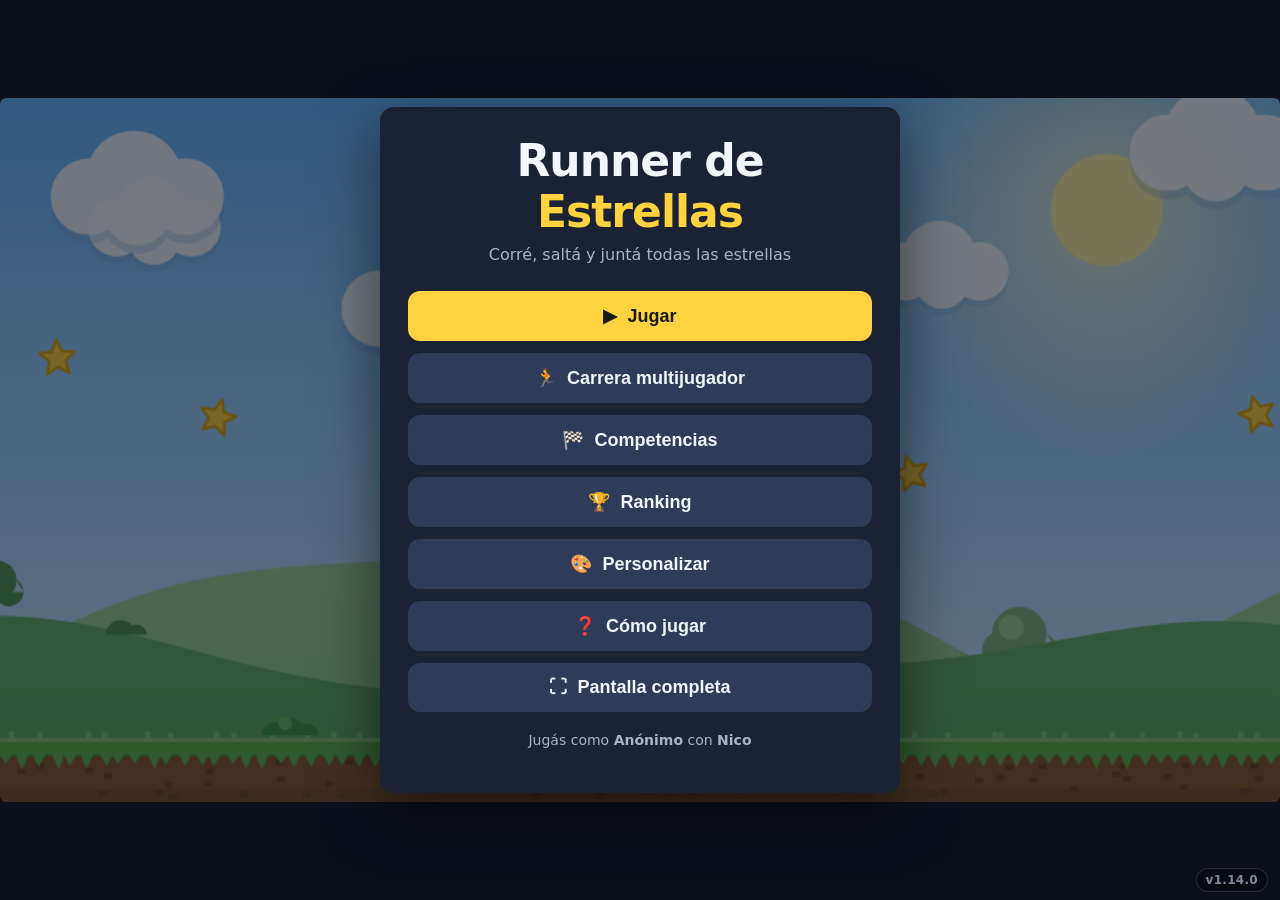
==== index.html @ 9768c681 "Versión 1.14.0 — Enemigos con nueva estética y cueva con pinchos cálidos" ====
<!DOCTYPE html>
<html lang="es">
<head>
  <meta charset="utf-8">
  <meta name="viewport" content="width=device-width, initial-scale=1, maximum-scale=1, user-scalable=no, viewport-fit=cover">
  <title>Runner de Estrellas</title>
  <!-- Pantalla completa como app: en iPhone/iPad se logra con Compartir → "Agregar a pantalla de inicio" -->
  <meta name="apple-mobile-web-app-capable" content="yes">
  <meta name="mobile-web-app-capable" content="yes">
  <meta name="apple-mobile-web-app-status-bar-style" content="black-translucent">
  <meta name="apple-mobile-web-app-title" content="Runner">
  <meta name="theme-color" content="#0f1420">
  <link rel="manifest" href="manifest.webmanifest?v=1.14.0">
  <link rel="apple-touch-icon" href="assets/img/icono-180.png?v=1.14.0">
  <link rel="icon" type="image/svg+xml" href="assets/img/icono.svg?v=1.14.0">
  <link rel="stylesheet" href="css/style.css?v=1.14.0">
</head>
<body>
  <div id="app">
    <div id="escenario">
      <div id="marco">
        <canvas id="juego" width="960" height="528"></canvas>

        <!-- Marcador durante la partida -->
        <div id="hud" class="oculto">
          <span class="hud-item" title="Estrellas">⭐ <b id="hud-estrellas">0/0</b></span>
          <span class="hud-item" title="Puntos">🏆 <b id="hud-puntos">0</b></span>
          <span class="hud-item" title="Vidas">❤️ <b id="hud-vidas">3</b></span>
          <span class="hud-item" title="Tiempo">⏱ <b id="hud-tiempo">0:00.0</b></span>
          <span class="hud-item hud-nombre" id="hud-nombre"></span>
          <button id="hud-fs" class="hud-boton oculto" title="Pantalla completa">⛶</button>
          <button id="hud-pausa" class="hud-boton" title="Pausa (Esc)">⏸</button>
        </div>

        <!-- Controles táctiles -->
        <div id="touch" class="oculto">
          <div class="touch-grupo izquierda">
            <button class="touch-boton" data-tecla="izq" aria-label="Izquierda">◀</button>
            <button class="touch-boton" data-tecla="der" aria-label="Derecha">▶</button>
          </div>
          <div class="touch-grupo derecha">
            <button class="touch-boton grande" data-tecla="salto" aria-label="Saltar">▲</button>
          </div>
        </div>
      </div>
    </div>

    <!-- Pantallas (menú, selección, resultados, etc.) -->
    <div id="pantallas"></div>

    <!-- Cartelito de versión: aparece sobre los menús (no mientras se juega, para
         no tapar los botones táctiles). Tocándolo se abre en GitHub el código
         exacto de esta versión. El número se cambia en js/core/version.js. -->
    <a id="version" target="_blank" rel="noopener"></a>
  </div>

  <!-- Núcleo -->
  <script src="js/core/util.js?v=1.14.0"></script>
  <script src="js/core/version.js?v=1.14.0"></script>
  <script src="js/core/fullscreen.js?v=1.14.0"></script>
  <script src="js/core/input.js?v=1.14.0"></script>
  <script src="js/core/audio.js?v=1.14.0"></script>
  <script src="js/core/storage.js?v=1.14.0"></script>
  <script src="data/network.js?v=1.14.0"></script>

  <!-- Datos: temas, mundos, enemigos, personajes y niveles (agregá aquí los nuevos).
       Los niveles van agrupados por mundo: cada mundo comparte estética y
       tiene su propio tipo de enemigo. -->
  <script src="data/themes.js?v=1.14.0"></script>
  <script src="data/worlds.js?v=1.14.0"></script>
  <script src="data/enemies.js?v=1.14.0"></script>
  <script src="data/characters.js?v=1.14.0"></script>
  <!-- Mundo 1: Prado Soleado -->
  <script src="data/levels/nivel-01-prado.js?v=1.14.0"></script>
  <script src="data/levels/nivel-02-prado.js?v=1.14.0"></script>
  <script src="data/levels/nivel-11-prado.js?v=1.14.0"></script>
  <script src="data/levels/nivel-12-prado.js?v=1.14.0"></script>
  <script src="data/levels/nivel-13-prado.js?v=1.14.0"></script>
  <!-- Mundo 2: Cuevas Profundas -->
  <script src="data/levels/nivel-03-cueva.js?v=1.14.0"></script>
  <script src="data/levels/nivel-04-cueva.js?v=1.14.0"></script>
  <script src="data/levels/nivel-14-cueva.js?v=1.14.0"></script>
  <script src="data/levels/nivel-15-cueva.js?v=1.14.0"></script>
  <script src="data/levels/nivel-16-cueva.js?v=1.14.0"></script>
  <!-- Mundo 3: Costa Dorada -->
  <script src="data/levels/nivel-05-playa.js?v=1.14.0"></script>
  <script src="data/levels/nivel-06-playa.js?v=1.14.0"></script>
  <script src="data/levels/nivel-17-playa.js?v=1.14.0"></script>
  <script src="data/levels/nivel-18-playa.js?v=1.14.0"></script>
  <script src="data/levels/nivel-19-playa.js?v=1.14.0"></script>
  <!-- Mundo 4: Tierra del Volcán -->
  <script src="data/levels/nivel-07-volcan.js?v=1.14.0"></script>
  <script src="data/levels/nivel-08-volcan.js?v=1.14.0"></script>
  <script src="data/levels/nivel-20-volcan.js?v=1.14.0"></script>
  <script src="data/levels/nivel-21-volcan.js?v=1.14.0"></script>
  <script src="data/levels/nivel-22-volcan.js?v=1.14.0"></script>
  <!-- Mundo 5: Castillo de las Estrellas -->
  <script src="data/levels/nivel-09-castillo.js?v=1.14.0"></script>
  <script src="data/levels/nivel-10-castillo.js?v=1.14.0"></script>
  <script src="data/levels/nivel-23-castillo.js?v=1.14.0"></script>
  <script src="data/levels/nivel-24-castillo.js?v=1.14.0"></script>
  <script src="data/levels/nivel-25-castillo.js?v=1.14.0"></script>

  <!-- Juego -->
  <script src="js/game/level.js?v=1.14.0"></script>
  <script src="js/game/entities.js?v=1.14.0"></script>
  <script src="js/game/player.js?v=1.14.0"></script>
  <script src="js/game/render.js?v=1.14.0"></script>
  <script src="js/game/partida.js?v=1.14.0"></script>

  <!-- Carrera entre varios dispositivos (WebRTC). Solo este modo usa internet. -->
  <script src="js/vendor/peerjs.min.js?v=1.14.0"></script>
  <script src="js/net/red.js?v=1.14.0"></script>
  <script src="js/net/carrera.js?v=1.14.0"></script>

  <!-- Interfaz -->
  <script src="js/ui/screens.js?v=1.14.0"></script>
  <script src="js/main.js?v=1.14.0"></script>
</body>
</html>
---- css/style.css ----
/* ===== Runner de Estrellas — estilos de interfaz =====
   La estética del JUEGO (cielo, suelo, personajes) se define en data/themes.js
   y data/characters.js. Este archivo solo estiliza los menús y el HUD. */

:root {
  --bg: #0f1420;
  --panel: #1b2233;
  --panel2: #243048;
  --panel3: #2e3c5a;
  --texto: #f2f5fa;
  --suave: #a9b4c8;
  --acento: #ffd23f;
  --acento2: #4cc9f0;
  --peligro: #e63946;
  --ok: #57cc99;
  --radio: 14px;
}

* { box-sizing: border-box; }

:focus-visible { outline: 3px solid var(--acento2); outline-offset: 3px; }

html, body {
  margin: 0; height: 100%;
  background: var(--bg); color: var(--texto);
  font-family: system-ui, -apple-system, "Segoe UI", Roboto, Ubuntu, sans-serif;
  overflow: hidden;
  -webkit-user-select: none; user-select: none;
  touch-action: manipulation;
}

#app {
  position: fixed; inset: 0; display: flex; flex-direction: column;
  /* Zonas seguras (notch y borde redondeado del iPhone en horizontal) */
  padding: env(safe-area-inset-top, 0) env(safe-area-inset-right, 0) env(safe-area-inset-bottom, 0) env(safe-area-inset-left, 0);
}
#escenario { position: relative; flex: 1; display: flex; align-items: center; justify-content: center; overflow: hidden; }
#marco { position: relative; }
#juego { display: block; background: #000; border-radius: 6px; width: 100%; height: 100%; }

.oculto { display: none !important; }

/* ---------- HUD ---------- */
#hud {
  position: absolute; top: 0; left: 0; right: 0;
  display: flex; align-items: center; gap: 18px;
  padding: 10px 16px;
  font-weight: 700; font-size: 18px;
  text-shadow: 0 2px 4px rgba(0,0,0,.7);
  pointer-events: none;
}
.hud-item b { font-variant-numeric: tabular-nums; }
.hud-nombre { margin-left: auto; color: var(--acento); font-weight: 600; }
#hud-fs { margin-left: -8px; }
.hud-boton {
  pointer-events: auto; cursor: pointer;
  background: rgba(0,0,0,.35); color: #fff; border: 2px solid rgba(255,255,255,.5);
  border-radius: 10px; font-size: 18px; width: 40px; height: 36px;
}

/* ---------- Controles táctiles ---------- */
#touch { position: absolute; inset: 0; pointer-events: none; }
.touch-grupo { position: absolute; bottom: 18px; display: flex; gap: 14px; pointer-events: auto; }
.touch-grupo.izquierda { left: 18px; }
.touch-grupo.derecha { right: 18px; }
.touch-boton {
  width: 72px; height: 72px; border-radius: 50%;
  border: 3px solid rgba(255,255,255,.6); background: rgba(0,0,0,.35); color: #fff;
  font-size: 30px; touch-action: none; -webkit-tap-highlight-color: transparent;
}
.touch-boton.grande { width: 92px; height: 92px; font-size: 40px; }
.touch-boton:active, .touch-boton.activo { background: rgba(255,210,63,.6); }

/* ---------- Pantallas ---------- */
#pantallas {
  position: absolute; inset: 0; overflow: auto;
  -webkit-overflow-scrolling: touch;
  background: rgba(10,14,24,.86);
  /* align-items:center cortaría por arriba los paneles más altos que la
     pantalla (típico en vertical): centramos con margin:auto en .panel. */
  display: flex; align-items: flex-start; justify-content: center;
  padding: 12px;
}
#pantallas.oculto { display: none; }
#pantallas.transparente { background: rgba(10,14,24,.55); }

.panel {
  --pad: 28px;
  width: min(820px, 100%);
  margin: auto;            /* centra cuando entra, y deja scrollear cuando no */
  background: var(--panel);
  border-radius: var(--radio);
  padding: var(--pad);
  box-shadow: 0 20px 60px rgba(0,0,0,.5);
  animation: aparecer .18s ease-out;
}
.panel.angosto { width: min(520px, 100%); }
.panel.ancho { width: min(1000px, 100%); }
@keyframes aparecer { from { opacity: 0; transform: translateY(10px) scale(.98); } to { opacity: 1; transform: none; } }

.titulo { font-size: 44px; margin: 0 0 6px; letter-spacing: -1px; text-align: center; }
.titulo .estrella { color: var(--acento); }
.subtitulo { color: var(--suave); text-align: center; margin: 0 0 24px; font-size: 16px; }
h2 { margin: 0 0 16px; font-size: 26px; }
h3 { margin: 18px 0 8px; font-size: 18px; color: var(--suave); text-transform: uppercase; letter-spacing: 1px; }
p { line-height: 1.5; }
.suave { color: var(--suave); }
.centrado { text-align: center; }

.botones { display: flex; flex-direction: column; gap: 12px; }
.botones.fila { flex-direction: row; flex-wrap: wrap; justify-content: center; }

.btn {
  cursor: pointer; border: 0; border-radius: 12px;
  padding: 14px 22px; font-size: 18px; font-weight: 700;
  background: var(--panel3); color: var(--texto);
  transition: transform .08s, background .12s;
}
.btn:hover { background: #3a4b70; }
.btn:active { transform: scale(.98); }
.btn.principal { background: var(--acento); color: #1a1a1a; }
.btn.principal:hover { background: #ffe07a; }
.btn.secundario { background: var(--acento2); color: #06202a; }
.btn.peligro { background: var(--peligro); color: #fff; }
.btn[disabled] { opacity: .45; cursor: not-allowed; }
.btn[disabled]:hover { background: var(--panel3); }
.btn.chico { padding: 8px 14px; font-size: 15px; }
.btn:disabled { opacity: .45; cursor: not-allowed; }

.barra-superior {
  position: sticky; top: 0; z-index: 5;
  display: flex; align-items: center; justify-content: space-between; gap: 12px;
  /* se despega del panel para pegarse al borde de arriba al hacer scroll */
  margin: calc(var(--pad) * -1) calc(var(--pad) * -1) 18px;
  padding: 14px var(--pad);
  background: var(--panel);
  border-radius: var(--radio) var(--radio) 0 0;
  border-bottom: 1px solid #33405e;
  box-shadow: 0 8px 14px -10px rgba(0,0,0,.9);
}
.barra-superior h2 { margin: 0; }
/* Botón de salir de la pantalla: grande y fácil de tocar con el dedo */
.btn.volver { padding: 10px 16px; font-size: 16px; min-height: 44px; white-space: nowrap; flex: none; }

label.campo { display: block; margin: 10px 0 16px; }
label.campo span { display: block; color: var(--suave); font-size: 14px; margin-bottom: 6px; }
input[type="text"], textarea, select {
  width: 100%; padding: 12px 14px; font-size: 17px;
  border-radius: 10px; border: 2px solid var(--panel3);
  background: #121a2a; color: var(--texto); outline: none;
  font-family: inherit;
}
input[type="text"]:focus, textarea:focus, select:focus { border-color: var(--acento2); }
textarea { min-height: 110px; resize: vertical; }

/* ---------- Carrera: código de sala ---------- */
input.codigo {
  text-align: center; font-size: 40px; font-weight: 800;
  letter-spacing: 14px; text-indent: 14px;
  font-family: ui-monospace, monospace;
}
.codigo-grande {
  text-align: center; font-size: 56px; font-weight: 900;
  letter-spacing: 12px; text-indent: 12px; color: var(--acento);
  font-family: ui-monospace, monospace;
  background: var(--panel2); border-radius: 14px; padding: 10px 6px;
  user-select: all;
}

/* Selector compacto para cambiar de personaje sin salir de la sala. */
.personajes-sala { display: flex; gap: 10px; flex-wrap: wrap; }
.personaje-sala {
  min-width: 92px; padding: 8px 10px; border-radius: 12px;
  border: 3px solid transparent; background: var(--panel2); color: var(--texto);
  font: inherit; font-weight: 700; cursor: pointer;
  transition: border-color .12s, transform .08s, background .12s;
}
.personaje-sala:hover { transform: translateY(-2px); background: #3a4b70; }
.personaje-sala.sel { border-color: var(--acento); }
.personaje-sala canvas { display: block; margin: 0 auto 2px; }
.personaje-sala:disabled { opacity: .45; cursor: not-allowed; transform: none; }
.modal-fondo { position: fixed; inset: 0; z-index: 20; display: flex; padding: 16px; background: rgba(0,0,0,.6); }
.modal-caja { --pad: 20px; width: min(520px, 100%); max-height: 100%; overflow: auto; }

.mundos-sala { display: grid; gap: 8px; }
.selector-mundo { background: var(--panel2); border-radius: 12px; overflow: hidden; }
.selector-mundo summary {
  min-height: 48px; padding: 12px 14px; cursor: pointer; font-weight: 800;
  display: flex; align-items: center; justify-content: space-between; gap: 12px;
  list-style: none;
}
.selector-mundo summary::-webkit-details-marker { display: none; }
.selector-mundo summary::before { content: '▸'; color: var(--acento2); }
.selector-mundo[open] summary::before { content: '▾'; }
.selector-mundo summary span { color: var(--suave); font-size: 13px; font-weight: 600; }
.selector-mundo .opciones { padding: 0 12px 12px; }

.tarjetas { display: grid; grid-template-columns: repeat(auto-fill, minmax(210px, 1fr)); gap: 14px; }
.tarjeta {
  background: var(--panel2); border-radius: 12px; padding: 14px;
  cursor: pointer; border: 3px solid transparent; transition: border-color .12s, transform .08s;
  position: relative;
}
.tarjeta:hover { transform: translateY(-2px); border-color: #3a4b70; }
.tarjeta.sel { border-color: var(--acento); }
.tarjeta h4 { margin: 0 0 4px; font-size: 18px; }
.tarjeta .meta { color: var(--suave); font-size: 14px; }
.tarjeta .num { position: absolute; top: 10px; right: 12px; font-size: 13px; color: var(--suave); }
.tarjeta .num + h4 { padding-right: 44px; }   /* deja lugar al "1-2" de la esquina */
.tarjeta canvas { display: block; margin: 0 auto 6px; }
.tarjeta .check { color: var(--ok); }
.muestra-tema { height: 54px; border-radius: 8px; margin-bottom: 8px; position: relative; overflow: hidden; }
.muestra-tema .suelo { position: absolute; left: 0; right: 0; bottom: 0; height: 14px; }
.muestra-tema .colina { position: absolute; bottom: 12px; width: 70%; height: 30px; border-radius: 50% 50% 0 0; left: 15%; }

.opciones { display: flex; gap: 10px; flex-wrap: wrap; }
.chip {
  min-height: 44px; padding: 10px 16px; border-radius: 999px; cursor: pointer;
  background: var(--panel3); color: var(--texto); border: 2px solid transparent; font: inherit; font-weight: 600;
  display: inline-flex; align-items: center; justify-content: center;
}
.chip.sel { border-color: var(--acento); }
.chip input { display: none; }

table.tabla { width: 100%; border-collapse: collapse; margin-top: 8px; font-size: 16px; }
.tabla th, .tabla td { padding: 10px 10px; text-align: left; border-bottom: 1px solid #33405e; }
.tabla th { color: var(--suave); font-weight: 600; font-size: 13px; text-transform: uppercase; letter-spacing: .5px; }
.tabla td.num, .tabla th.num { text-align: right; font-variant-numeric: tabular-nums; }
.tabla tr.destacado td { color: var(--acento); font-weight: 700; }
.tabla .pos { color: var(--suave); width: 36px; }
.tabla .celda-comp { white-space: nowrap; }
.tabla .celda-comp small { display: block; color: var(--suave); font-weight: 400; }
.contenedor-tabla { overflow-x: auto; }

.desglose { list-style: none; padding: 0; margin: 12px 0; }
.desglose li { display: flex; justify-content: space-between; padding: 8px 0; border-bottom: 1px dashed #33405e; }
.desglose li.total { border: 0; font-size: 22px; font-weight: 800; color: var(--acento); margin-top: 6px; }

.gran-numero { font-size: 56px; font-weight: 900; text-align: center; color: var(--acento); margin: 6px 0; }
.etiqueta-record { display: inline-block; background: var(--ok); color: #062a1a; font-weight: 800; padding: 6px 14px; border-radius: 999px; }

.tecla { display: inline-block; background: #2e3c5a; border: 1px solid #4a5b82; border-bottom-width: 3px; border-radius: 6px; padding: 2px 8px; font-family: ui-monospace, monospace; font-size: 14px; margin: 0 2px; }
.ayuda { display: grid; grid-template-columns: 1fr 1fr; gap: 10px 24px; }
.lista-enemigos { list-style: none; padding: 0; margin: 6px 0 0; }
.lista-enemigos li { padding: 6px 0; border-bottom: 1px dashed #33405e; line-height: 1.35; }
.lista-enemigos li:last-child { border-bottom: 0; }
@media (max-width: 640px) {
  .ayuda { grid-template-columns: 1fr; }
  .panel { --pad: 16px; }
  .titulo { font-size: 34px; }
  .subtitulo { margin-bottom: 18px; }
  h2 { font-size: 21px; }
  h3 { margin: 16px 0 8px; font-size: 15px; }
  /* Dos columnas de tarjetas en vez de una: la pantalla queda mucho más corta */
  .tarjetas { grid-template-columns: repeat(auto-fill, minmax(140px, 1fr)); gap: 10px; }
  .tarjeta { padding: 10px; }
  .tarjeta h4 { font-size: 16px; }
  .tarjeta .meta { font-size: 13px; }
  .tarjeta canvas { width: 76px; height: 76px; }
  .muestra-tema { height: 42px; }
  .chip { padding: 9px 13px; font-size: 15px; }
  .btn { padding: 12px 18px; font-size: 17px; }
  input.codigo { font-size: 32px; letter-spacing: 10px; text-indent: 10px; }
  .codigo-grande { font-size: 42px; letter-spacing: 8px; text-indent: 8px; }
  .personajes-sala { display: grid; grid-template-columns: repeat(4, minmax(0, 1fr)); gap: 6px; }
  .personaje-sala { min-width: 0; padding: 6px 3px; font-size: 13px; }
  .personaje-sala canvas { width: 54px; height: 54px; }
  .ficha-corredor canvas { width: 64px; height: 64px; }
  .selector-mundo summary { padding: 10px 12px; }
  .selector-mundo .opciones { gap: 6px; padding: 0 8px 8px; }
  .selector-mundo .chip { flex: 1 1 calc(50% - 6px); padding: 8px 6px; font-size: 14px; }
  .gran-numero { font-size: 46px; }
}
.pie { margin-top: 20px; display: flex; gap: 10px; justify-content: space-between; flex-wrap: wrap; }
.mensaje { background: var(--panel2); border-left: 4px solid var(--acento2); padding: 10px 14px; border-radius: 8px; margin: 10px 0; }
.aviso { color: var(--suave); font-size: 14px; }

/* Dificultad del nivel (tarjetas de "Elegí un nivel") */
.dificultad { color: var(--acento2); letter-spacing: 2px; font-size: 14px; }

/* Mundos: grupos de niveles que comparten estética (pantalla "Elegí un nivel") */
.mundo { margin-top: 22px; }
.mundo-cabezal { display: flex; align-items: center; gap: 12px; margin-bottom: 10px; }
.mundo-cabezal .muestra-tema { width: 86px; flex: none; height: 48px; margin: 0; }
.mundo-texto h3 { margin: 0 0 2px; color: var(--texto); }
.mundo-texto .meta { color: var(--suave); font-size: 14px; }
@media (max-width: 620px) {
  .mundo { margin-top: 16px; }
  .mundo-cabezal .muestra-tema { width: 64px; height: 38px; }
  .mundo-texto .meta { font-size: 13px; }
}

/* ---------- Cartelito de versión ---------- */
/* Abajo a la derecha, discreto. Solo se ve cuando hay una pantalla de menú
   a la vista: mientras se juega (#pantallas oculto) desaparece para no
   taparse con el botón de saltar. */
#version {
  position: absolute; right: 12px; bottom: 8px; z-index: 5;
  padding: 4px 9px; border-radius: 999px;
  background: rgba(0,0,0,.45); border: 1px solid rgba(255,255,255,.18);
  color: var(--suave); text-decoration: none;
  font-size: 12px; font-weight: 700; letter-spacing: .3px;
  font-variant-numeric: tabular-nums;
  opacity: .75;
}
#version:hover, #version:focus { opacity: 1; color: var(--acento); border-color: var(--acento); }
#pantallas.oculto + #version { display: none; }
/* Hay una versión más nueva publicada: se destaca para que la actualicen */
#version.nueva { opacity: 1; color: #0f1420; background: var(--acento); border-color: var(--acento); }

@media (max-width: 480px) {
  #pantallas { padding: 6px; }
  .panel { --pad: 12px; border-radius: 10px; }
  .barra-superior { gap: 6px; }
  .btn.volver { padding: 9px 11px; }
  .codigo-grande { font-size: 36px; }
}

@media (max-height: 520px) and (orientation: landscape) {
  #hud { padding: 6px 10px; gap: 10px; font-size: 15px; }
  .touch-grupo { bottom: max(8px, env(safe-area-inset-bottom)); gap: 8px; }
  .touch-grupo.izquierda { left: max(8px, env(safe-area-inset-left)); }
  .touch-grupo.derecha { right: max(8px, env(safe-area-inset-right)); }
  .touch-boton { width: 58px; height: 58px; font-size: 24px; }
  .touch-boton.grande { width: 70px; height: 70px; font-size: 30px; }
}

@media (prefers-reduced-motion: reduce) {
  *, *::before, *::after { animation-duration: .01ms !important; animation-iteration-count: 1 !important; transition-duration: .01ms !important; }
}
.fila-jugador { display: flex; align-items: center; gap: 10px; margin-bottom: 8px; }
.fila-jugador input { flex: 1; min-width: 0; }
.fila-jugador .personaje-sala { flex: none; }
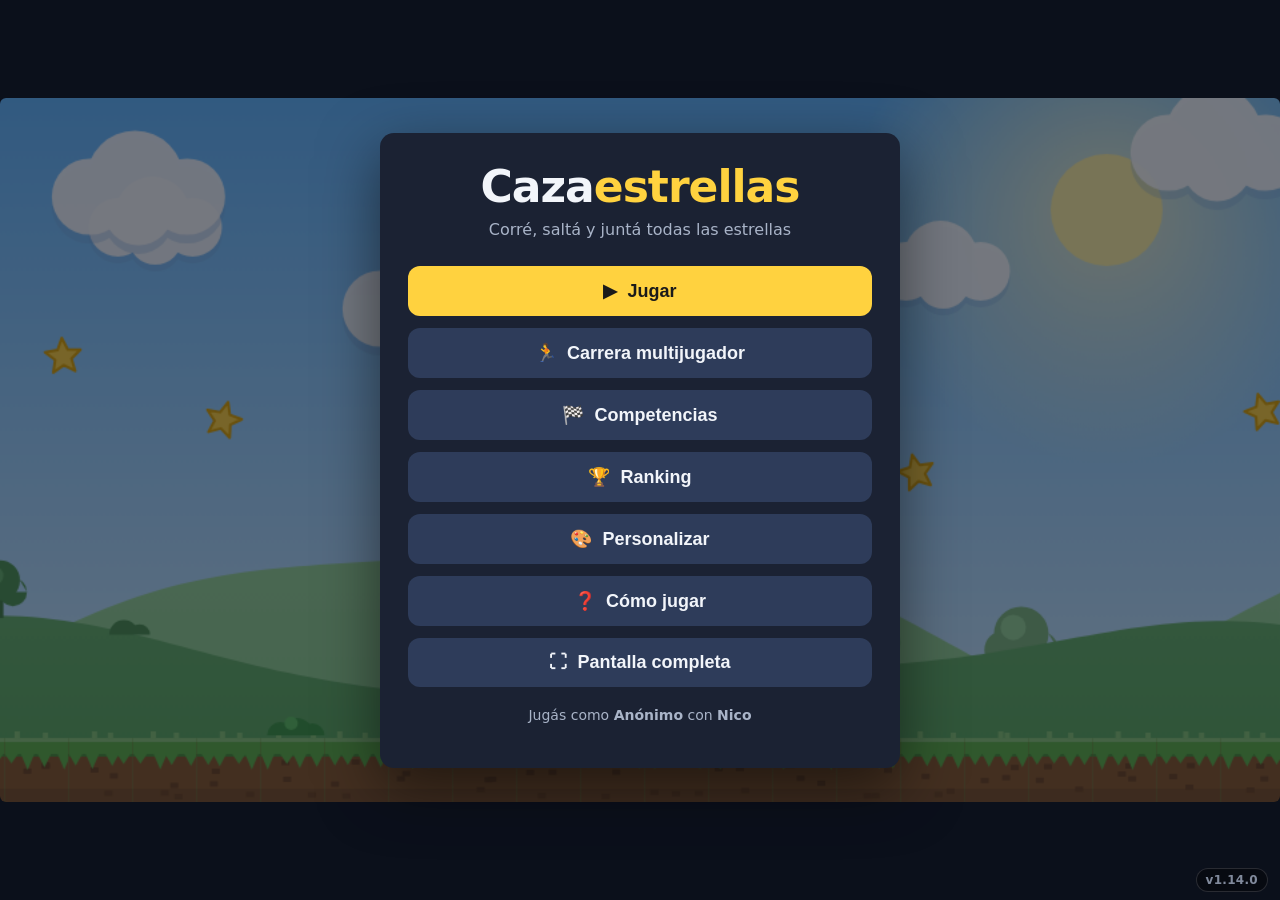
==== commit 113a9423: "Nuevo ícono con estrellita simpática y renombre a Cazaestrellas Ícono rediseñado (degradados, contor" ====
--- a/index.html
+++ b/index.html
@@ -3,17 +3,17 @@
 <head>
   <meta charset="utf-8">
   <meta name="viewport" content="width=device-width, initial-scale=1, maximum-scale=1, user-scalable=no, viewport-fit=cover">
-  <title>Runner de Estrellas</title>
+  <title>Cazaestrellas</title>
   <!-- Pantalla completa como app: en iPhone/iPad se logra con Compartir → "Agregar a pantalla de inicio" -->
   <meta name="apple-mobile-web-app-capable" content="yes">
   <meta name="mobile-web-app-capable" content="yes">
   <meta name="apple-mobile-web-app-status-bar-style" content="black-translucent">
-  <meta name="apple-mobile-web-app-title" content="Runner">
+  <meta name="apple-mobile-web-app-title" content="Cazaestrellas">
   <meta name="theme-color" content="#0f1420">
-  <link rel="manifest" href="manifest.webmanifest?v=1.14.0">
-  <link rel="apple-touch-icon" href="assets/img/icono-180.png?v=1.14.0">
-  <link rel="icon" type="image/svg+xml" href="assets/img/icono.svg?v=1.14.0">
-  <link rel="stylesheet" href="css/style.css?v=1.14.0">
+  <link rel="manifest" href="manifest.webmanifest?v=1.12.0">
+  <link rel="apple-touch-icon" href="assets/img/icono-180.png?v=1.12.0">
+  <link rel="icon" type="image/svg+xml" href="assets/img/icono.svg?v=1.12.0">
+  <link rel="stylesheet" href="css/style.css?v=1.12.0">
 </head>
 <body>
   <div id="app">
@@ -55,66 +55,66 @@
   </div>
 
   <!-- Núcleo -->
-  <script src="js/core/util.js?v=1.14.0"></script>
-  <script src="js/core/version.js?v=1.14.0"></script>
-  <script src="js/core/fullscreen.js?v=1.14.0"></script>
-  <script src="js/core/input.js?v=1.14.0"></script>
-  <script src="js/core/audio.js?v=1.14.0"></script>
-  <script src="js/core/storage.js?v=1.14.0"></script>
-  <script src="data/network.js?v=1.14.0"></script>
+  <script src="js/core/util.js?v=1.12.0"></script>
+  <script src="js/core/version.js?v=1.12.0"></script>
+  <script src="js/core/fullscreen.js?v=1.12.0"></script>
+  <script src="js/core/input.js?v=1.12.0"></script>
+  <script src="js/core/audio.js?v=1.12.0"></script>
+  <script src="js/core/storage.js?v=1.12.0"></script>
+  <script src="data/network.js?v=1.12.0"></script>
 
   <!-- Datos: temas, mundos, enemigos, personajes y niveles (agregá aquí los nuevos).
        Los niveles van agrupados por mundo: cada mundo comparte estética y
        tiene su propio tipo de enemigo. -->
-  <script src="data/themes.js?v=1.14.0"></script>
-  <script src="data/worlds.js?v=1.14.0"></script>
-  <script src="data/enemies.js?v=1.14.0"></script>
-  <script src="data/characters.js?v=1.14.0"></script>
+  <script src="data/themes.js?v=1.12.0"></script>
+  <script src="data/worlds.js?v=1.12.0"></script>
+  <script src="data/enemies.js?v=1.12.0"></script>
+  <script src="data/characters.js?v=1.12.0"></script>
   <!-- Mundo 1: Prado Soleado -->
-  <script src="data/levels/nivel-01-prado.js?v=1.14.0"></script>
-  <script src="data/levels/nivel-02-prado.js?v=1.14.0"></script>
-  <script src="data/levels/nivel-11-prado.js?v=1.14.0"></script>
-  <script src="data/levels/nivel-12-prado.js?v=1.14.0"></script>
-  <script src="data/levels/nivel-13-prado.js?v=1.14.0"></script>
+  <script src="data/levels/nivel-01-prado.js?v=1.12.0"></script>
+  <script src="data/levels/nivel-02-prado.js?v=1.12.0"></script>
+  <script src="data/levels/nivel-11-prado.js?v=1.12.0"></script>
+  <script src="data/levels/nivel-12-prado.js?v=1.12.0"></script>
+  <script src="data/levels/nivel-13-prado.js?v=1.12.0"></script>
   <!-- Mundo 2: Cuevas Profundas -->
-  <script src="data/levels/nivel-03-cueva.js?v=1.14.0"></script>
-  <script src="data/levels/nivel-04-cueva.js?v=1.14.0"></script>
-  <script src="data/levels/nivel-14-cueva.js?v=1.14.0"></script>
-  <script src="data/levels/nivel-15-cueva.js?v=1.14.0"></script>
-  <script src="data/levels/nivel-16-cueva.js?v=1.14.0"></script>
+  <script src="data/levels/nivel-03-cueva.js?v=1.12.0"></script>
+  <script src="data/levels/nivel-04-cueva.js?v=1.12.0"></script>
+  <script src="data/levels/nivel-14-cueva.js?v=1.12.0"></script>
+  <script src="data/levels/nivel-15-cueva.js?v=1.12.0"></script>
+  <script src="data/levels/nivel-16-cueva.js?v=1.12.0"></script>
   <!-- Mundo 3: Costa Dorada -->
-  <script src="data/levels/nivel-05-playa.js?v=1.14.0"></script>
-  <script src="data/levels/nivel-06-playa.js?v=1.14.0"></script>
-  <script src="data/levels/nivel-17-playa.js?v=1.14.0"></script>
-  <script src="data/levels/nivel-18-playa.js?v=1.14.0"></script>
-  <script src="data/levels/nivel-19-playa.js?v=1.14.0"></script>
+  <script src="data/levels/nivel-05-playa.js?v=1.12.0"></script>
+  <script src="data/levels/nivel-06-playa.js?v=1.12.0"></script>
+  <script src="data/levels/nivel-17-playa.js?v=1.12.0"></script>
+  <script src="data/levels/nivel-18-playa.js?v=1.12.0"></script>
+  <script src="data/levels/nivel-19-playa.js?v=1.12.0"></script>
   <!-- Mundo 4: Tierra del Volcán -->
-  <script src="data/levels/nivel-07-volcan.js?v=1.14.0"></script>
-  <script src="data/levels/nivel-08-volcan.js?v=1.14.0"></script>
-  <script src="data/levels/nivel-20-volcan.js?v=1.14.0"></script>
-  <script src="data/levels/nivel-21-volcan.js?v=1.14.0"></script>
-  <script src="data/levels/nivel-22-volcan.js?v=1.14.0"></script>
+  <script src="data/levels/nivel-07-volcan.js?v=1.12.0"></script>
+  <script src="data/levels/nivel-08-volcan.js?v=1.12.0"></script>
+  <script src="data/levels/nivel-20-volcan.js?v=1.12.0"></script>
+  <script src="data/levels/nivel-21-volcan.js?v=1.12.0"></script>
+  <script src="data/levels/nivel-22-volcan.js?v=1.12.0"></script>
   <!-- Mundo 5: Castillo de las Estrellas -->
-  <script src="data/levels/nivel-09-castillo.js?v=1.14.0"></script>
-  <script src="data/levels/nivel-10-castillo.js?v=1.14.0"></script>
-  <script src="data/levels/nivel-23-castillo.js?v=1.14.0"></script>
-  <script src="data/levels/nivel-24-castillo.js?v=1.14.0"></script>
-  <script src="data/levels/nivel-25-castillo.js?v=1.14.0"></script>
+  <script src="data/levels/nivel-09-castillo.js?v=1.12.0"></script>
+  <script src="data/levels/nivel-10-castillo.js?v=1.12.0"></script>
+  <script src="data/levels/nivel-23-castillo.js?v=1.12.0"></script>
+  <script src="data/levels/nivel-24-castillo.js?v=1.12.0"></script>
+  <script src="data/levels/nivel-25-castillo.js?v=1.12.0"></script>
 
   <!-- Juego -->
-  <script src="js/game/level.js?v=1.14.0"></script>
-  <script src="js/game/entities.js?v=1.14.0"></script>
-  <script src="js/game/player.js?v=1.14.0"></script>
-  <script src="js/game/render.js?v=1.14.0"></script>
-  <script src="js/game/partida.js?v=1.14.0"></script>
+  <script src="js/game/level.js?v=1.12.0"></script>
+  <script src="js/game/entities.js?v=1.12.0"></script>
+  <script src="js/game/player.js?v=1.12.0"></script>
+  <script src="js/game/render.js?v=1.12.0"></script>
+  <script src="js/game/partida.js?v=1.12.0"></script>
 
   <!-- Carrera entre varios dispositivos (WebRTC). Solo este modo usa internet. -->
-  <script src="js/vendor/peerjs.min.js?v=1.14.0"></script>
-  <script src="js/net/red.js?v=1.14.0"></script>
-  <script src="js/net/carrera.js?v=1.14.0"></script>
+  <script src="js/vendor/peerjs.min.js?v=1.12.0"></script>
+  <script src="js/net/red.js?v=1.12.0"></script>
+  <script src="js/net/carrera.js?v=1.12.0"></script>
 
   <!-- Interfaz -->
-  <script src="js/ui/screens.js?v=1.14.0"></script>
-  <script src="js/main.js?v=1.14.0"></script>
+  <script src="js/ui/screens.js?v=1.12.0"></script>
+  <script src="js/main.js?v=1.12.0"></script>
 </body>
 </html>
--- a/css/style.css
+++ b/css/style.css
@@ -1,4 +1,4 @@
-/* ===== Runner de Estrellas — estilos de interfaz =====
+/* ===== Cazaestrellas — estilos de interfaz =====
    La estética del JUEGO (cielo, suelo, personajes) se define en data/themes.js
    y data/characters.js. Este archivo solo estiliza los menús y el HUD. */
 
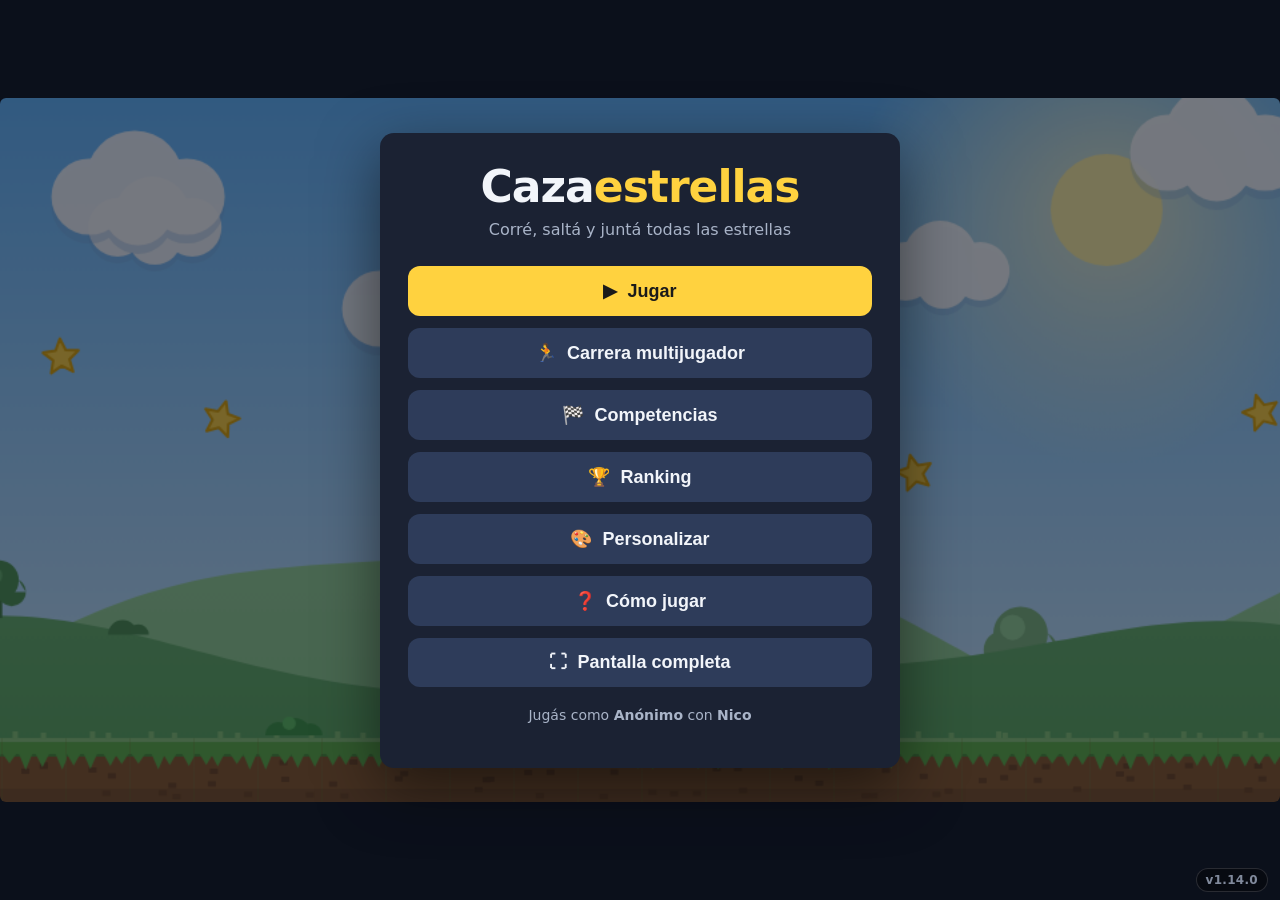
==== commit 879f91f8: "Merge pull request #20 from emilianobonilla/cueva-pinchos-visibles Cueva con pinchos visibles, enemi" ====
--- a/index.html
+++ b/index.html
@@ -10,10 +10,10 @@
   <meta name="apple-mobile-web-app-status-bar-style" content="black-translucent">
   <meta name="apple-mobile-web-app-title" content="Cazaestrellas">
   <meta name="theme-color" content="#0f1420">
-  <link rel="manifest" href="manifest.webmanifest?v=1.12.0">
-  <link rel="apple-touch-icon" href="assets/img/icono-180.png?v=1.12.0">
-  <link rel="icon" type="image/svg+xml" href="assets/img/icono.svg?v=1.12.0">
-  <link rel="stylesheet" href="css/style.css?v=1.12.0">
+  <link rel="manifest" href="manifest.webmanifest?v=1.14.0">
+  <link rel="apple-touch-icon" href="assets/img/icono-180.png?v=1.14.0">
+  <link rel="icon" type="image/svg+xml" href="assets/img/icono.svg?v=1.14.0">
+  <link rel="stylesheet" href="css/style.css?v=1.14.0">
 </head>
 <body>
   <div id="app">
@@ -55,66 +55,66 @@
   </div>
 
   <!-- Núcleo -->
-  <script src="js/core/util.js?v=1.12.0"></script>
-  <script src="js/core/version.js?v=1.12.0"></script>
-  <script src="js/core/fullscreen.js?v=1.12.0"></script>
-  <script src="js/core/input.js?v=1.12.0"></script>
-  <script src="js/core/audio.js?v=1.12.0"></script>
-  <script src="js/core/storage.js?v=1.12.0"></script>
-  <script src="data/network.js?v=1.12.0"></script>
+  <script src="js/core/util.js?v=1.14.0"></script>
+  <script src="js/core/version.js?v=1.14.0"></script>
+  <script src="js/core/fullscreen.js?v=1.14.0"></script>
+  <script src="js/core/input.js?v=1.14.0"></script>
+  <script src="js/core/audio.js?v=1.14.0"></script>
+  <script src="js/core/storage.js?v=1.14.0"></script>
+  <script src="data/network.js?v=1.14.0"></script>
 
   <!-- Datos: temas, mundos, enemigos, personajes y niveles (agregá aquí los nuevos).
        Los niveles van agrupados por mundo: cada mundo comparte estética y
        tiene su propio tipo de enemigo. -->
-  <script src="data/themes.js?v=1.12.0"></script>
-  <script src="data/worlds.js?v=1.12.0"></script>
-  <script src="data/enemies.js?v=1.12.0"></script>
-  <script src="data/characters.js?v=1.12.0"></script>
+  <script src="data/themes.js?v=1.14.0"></script>
+  <script src="data/worlds.js?v=1.14.0"></script>
+  <script src="data/enemies.js?v=1.14.0"></script>
+  <script src="data/characters.js?v=1.14.0"></script>
   <!-- Mundo 1: Prado Soleado -->
-  <script src="data/levels/nivel-01-prado.js?v=1.12.0"></script>
-  <script src="data/levels/nivel-02-prado.js?v=1.12.0"></script>
-  <script src="data/levels/nivel-11-prado.js?v=1.12.0"></script>
-  <script src="data/levels/nivel-12-prado.js?v=1.12.0"></script>
-  <script src="data/levels/nivel-13-prado.js?v=1.12.0"></script>
+  <script src="data/levels/nivel-01-prado.js?v=1.14.0"></script>
+  <script src="data/levels/nivel-02-prado.js?v=1.14.0"></script>
+  <script src="data/levels/nivel-11-prado.js?v=1.14.0"></script>
+  <script src="data/levels/nivel-12-prado.js?v=1.14.0"></script>
+  <script src="data/levels/nivel-13-prado.js?v=1.14.0"></script>
   <!-- Mundo 2: Cuevas Profundas -->
-  <script src="data/levels/nivel-03-cueva.js?v=1.12.0"></script>
-  <script src="data/levels/nivel-04-cueva.js?v=1.12.0"></script>
-  <script src="data/levels/nivel-14-cueva.js?v=1.12.0"></script>
-  <script src="data/levels/nivel-15-cueva.js?v=1.12.0"></script>
-  <script src="data/levels/nivel-16-cueva.js?v=1.12.0"></script>
+  <script src="data/levels/nivel-03-cueva.js?v=1.14.0"></script>
+  <script src="data/levels/nivel-04-cueva.js?v=1.14.0"></script>
+  <script src="data/levels/nivel-14-cueva.js?v=1.14.0"></script>
+  <script src="data/levels/nivel-15-cueva.js?v=1.14.0"></script>
+  <script src="data/levels/nivel-16-cueva.js?v=1.14.0"></script>
   <!-- Mundo 3: Costa Dorada -->
-  <script src="data/levels/nivel-05-playa.js?v=1.12.0"></script>
-  <script src="data/levels/nivel-06-playa.js?v=1.12.0"></script>
-  <script src="data/levels/nivel-17-playa.js?v=1.12.0"></script>
-  <script src="data/levels/nivel-18-playa.js?v=1.12.0"></script>
-  <script src="data/levels/nivel-19-playa.js?v=1.12.0"></script>
+  <script src="data/levels/nivel-05-playa.js?v=1.14.0"></script>
+  <script src="data/levels/nivel-06-playa.js?v=1.14.0"></script>
+  <script src="data/levels/nivel-17-playa.js?v=1.14.0"></script>
+  <script src="data/levels/nivel-18-playa.js?v=1.14.0"></script>
+  <script src="data/levels/nivel-19-playa.js?v=1.14.0"></script>
   <!-- Mundo 4: Tierra del Volcán -->
-  <script src="data/levels/nivel-07-volcan.js?v=1.12.0"></script>
-  <script src="data/levels/nivel-08-volcan.js?v=1.12.0"></script>
-  <script src="data/levels/nivel-20-volcan.js?v=1.12.0"></script>
-  <script src="data/levels/nivel-21-volcan.js?v=1.12.0"></script>
-  <script src="data/levels/nivel-22-volcan.js?v=1.12.0"></script>
+  <script src="data/levels/nivel-07-volcan.js?v=1.14.0"></script>
+  <script src="data/levels/nivel-08-volcan.js?v=1.14.0"></script>
+  <script src="data/levels/nivel-20-volcan.js?v=1.14.0"></script>
+  <script src="data/levels/nivel-21-volcan.js?v=1.14.0"></script>
+  <script src="data/levels/nivel-22-volcan.js?v=1.14.0"></script>
   <!-- Mundo 5: Castillo de las Estrellas -->
-  <script src="data/levels/nivel-09-castillo.js?v=1.12.0"></script>
-  <script src="data/levels/nivel-10-castillo.js?v=1.12.0"></script>
-  <script src="data/levels/nivel-23-castillo.js?v=1.12.0"></script>
-  <script src="data/levels/nivel-24-castillo.js?v=1.12.0"></script>
-  <script src="data/levels/nivel-25-castillo.js?v=1.12.0"></script>
+  <script src="data/levels/nivel-09-castillo.js?v=1.14.0"></script>
+  <script src="data/levels/nivel-10-castillo.js?v=1.14.0"></script>
+  <script src="data/levels/nivel-23-castillo.js?v=1.14.0"></script>
+  <script src="data/levels/nivel-24-castillo.js?v=1.14.0"></script>
+  <script src="data/levels/nivel-25-castillo.js?v=1.14.0"></script>
 
   <!-- Juego -->
-  <script src="js/game/level.js?v=1.12.0"></script>
-  <script src="js/game/entities.js?v=1.12.0"></script>
-  <script src="js/game/player.js?v=1.12.0"></script>
-  <script src="js/game/render.js?v=1.12.0"></script>
-  <script src="js/game/partida.js?v=1.12.0"></script>
+  <script src="js/game/level.js?v=1.14.0"></script>
+  <script src="js/game/entities.js?v=1.14.0"></script>
+  <script src="js/game/player.js?v=1.14.0"></script>
+  <script src="js/game/render.js?v=1.14.0"></script>
+  <script src="js/game/partida.js?v=1.14.0"></script>
 
   <!-- Carrera entre varios dispositivos (WebRTC). Solo este modo usa internet. -->
-  <script src="js/vendor/peerjs.min.js?v=1.12.0"></script>
-  <script src="js/net/red.js?v=1.12.0"></script>
-  <script src="js/net/carrera.js?v=1.12.0"></script>
+  <script src="js/vendor/peerjs.min.js?v=1.14.0"></script>
+  <script src="js/net/red.js?v=1.14.0"></script>
+  <script src="js/net/carrera.js?v=1.14.0"></script>
 
   <!-- Interfaz -->
-  <script src="js/ui/screens.js?v=1.12.0"></script>
-  <script src="js/main.js?v=1.12.0"></script>
+  <script src="js/ui/screens.js?v=1.14.0"></script>
+  <script src="js/main.js?v=1.14.0"></script>
 </body>
 </html>
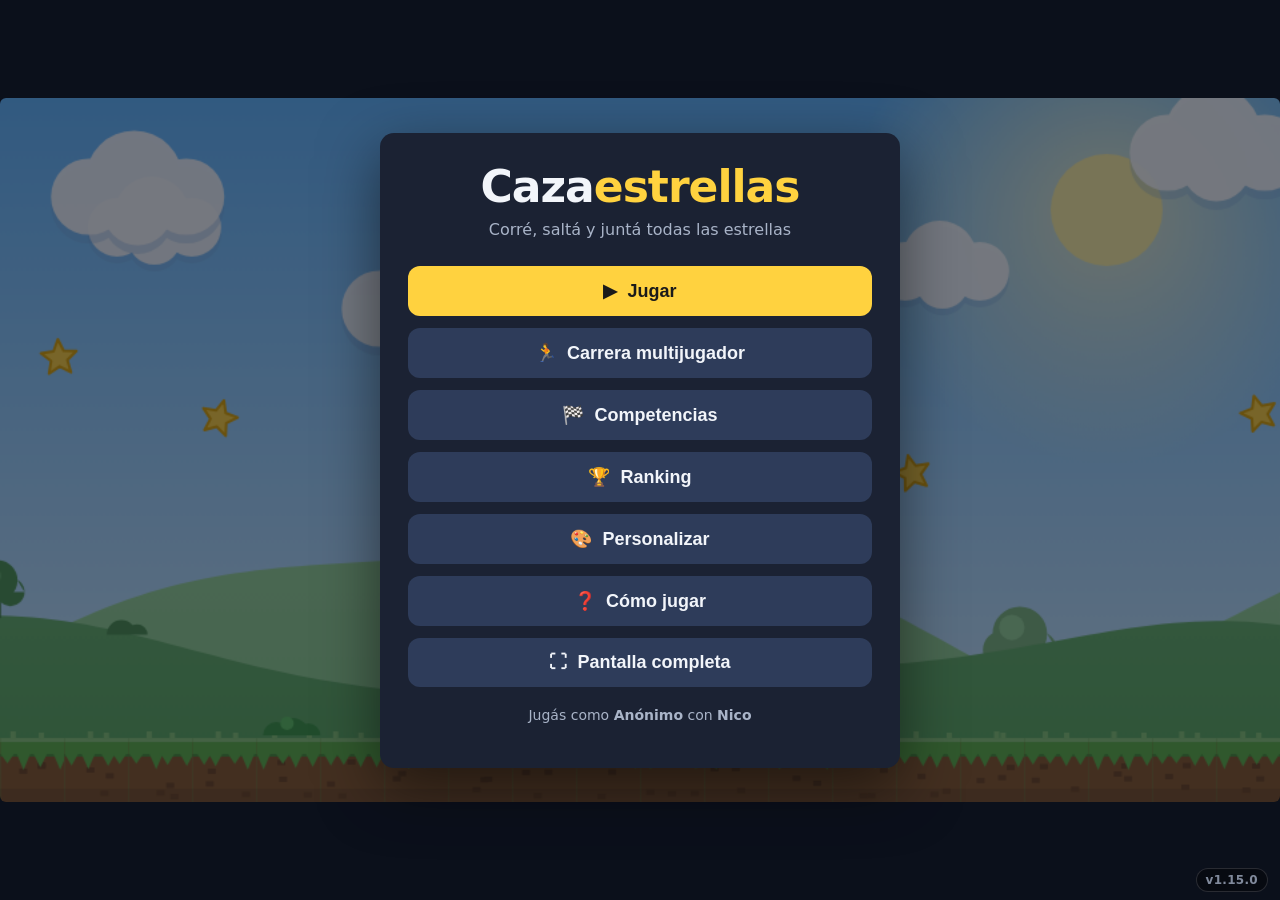
==== commit df93c89d: "Versión 1.15.0 — Cueva con pinchos visibles, enemigos nuevos, ícono rediseñado y nombre Cazaestrella" ====
--- a/index.html
+++ b/index.html
@@ -10,10 +10,10 @@
   <meta name="apple-mobile-web-app-status-bar-style" content="black-translucent">
   <meta name="apple-mobile-web-app-title" content="Cazaestrellas">
   <meta name="theme-color" content="#0f1420">
-  <link rel="manifest" href="manifest.webmanifest?v=1.14.0">
-  <link rel="apple-touch-icon" href="assets/img/icono-180.png?v=1.14.0">
-  <link rel="icon" type="image/svg+xml" href="assets/img/icono.svg?v=1.14.0">
-  <link rel="stylesheet" href="css/style.css?v=1.14.0">
+  <link rel="manifest" href="manifest.webmanifest?v=1.15.0">
+  <link rel="apple-touch-icon" href="assets/img/icono-180.png?v=1.15.0">
+  <link rel="icon" type="image/svg+xml" href="assets/img/icono.svg?v=1.15.0">
+  <link rel="stylesheet" href="css/style.css?v=1.15.0">
 </head>
 <body>
   <div id="app">
@@ -55,66 +55,66 @@
   </div>
 
   <!-- Núcleo -->
-  <script src="js/core/util.js?v=1.14.0"></script>
-  <script src="js/core/version.js?v=1.14.0"></script>
-  <script src="js/core/fullscreen.js?v=1.14.0"></script>
-  <script src="js/core/input.js?v=1.14.0"></script>
-  <script src="js/core/audio.js?v=1.14.0"></script>
-  <script src="js/core/storage.js?v=1.14.0"></script>
-  <script src="data/network.js?v=1.14.0"></script>
+  <script src="js/core/util.js?v=1.15.0"></script>
+  <script src="js/core/version.js?v=1.15.0"></script>
+  <script src="js/core/fullscreen.js?v=1.15.0"></script>
+  <script src="js/core/input.js?v=1.15.0"></script>
+  <script src="js/core/audio.js?v=1.15.0"></script>
+  <script src="js/core/storage.js?v=1.15.0"></script>
+  <script src="data/network.js?v=1.15.0"></script>
 
   <!-- Datos: temas, mundos, enemigos, personajes y niveles (agregá aquí los nuevos).
        Los niveles van agrupados por mundo: cada mundo comparte estética y
        tiene su propio tipo de enemigo. -->
-  <script src="data/themes.js?v=1.14.0"></script>
-  <script src="data/worlds.js?v=1.14.0"></script>
-  <script src="data/enemies.js?v=1.14.0"></script>
-  <script src="data/characters.js?v=1.14.0"></script>
+  <script src="data/themes.js?v=1.15.0"></script>
+  <script src="data/worlds.js?v=1.15.0"></script>
+  <script src="data/enemies.js?v=1.15.0"></script>
+  <script src="data/characters.js?v=1.15.0"></script>
   <!-- Mundo 1: Prado Soleado -->
-  <script src="data/levels/nivel-01-prado.js?v=1.14.0"></script>
-  <script src="data/levels/nivel-02-prado.js?v=1.14.0"></script>
-  <script src="data/levels/nivel-11-prado.js?v=1.14.0"></script>
-  <script src="data/levels/nivel-12-prado.js?v=1.14.0"></script>
-  <script src="data/levels/nivel-13-prado.js?v=1.14.0"></script>
+  <script src="data/levels/nivel-01-prado.js?v=1.15.0"></script>
+  <script src="data/levels/nivel-02-prado.js?v=1.15.0"></script>
+  <script src="data/levels/nivel-11-prado.js?v=1.15.0"></script>
+  <script src="data/levels/nivel-12-prado.js?v=1.15.0"></script>
+  <script src="data/levels/nivel-13-prado.js?v=1.15.0"></script>
   <!-- Mundo 2: Cuevas Profundas -->
-  <script src="data/levels/nivel-03-cueva.js?v=1.14.0"></script>
-  <script src="data/levels/nivel-04-cueva.js?v=1.14.0"></script>
-  <script src="data/levels/nivel-14-cueva.js?v=1.14.0"></script>
-  <script src="data/levels/nivel-15-cueva.js?v=1.14.0"></script>
-  <script src="data/levels/nivel-16-cueva.js?v=1.14.0"></script>
+  <script src="data/levels/nivel-03-cueva.js?v=1.15.0"></script>
+  <script src="data/levels/nivel-04-cueva.js?v=1.15.0"></script>
+  <script src="data/levels/nivel-14-cueva.js?v=1.15.0"></script>
+  <script src="data/levels/nivel-15-cueva.js?v=1.15.0"></script>
+  <script src="data/levels/nivel-16-cueva.js?v=1.15.0"></script>
   <!-- Mundo 3: Costa Dorada -->
-  <script src="data/levels/nivel-05-playa.js?v=1.14.0"></script>
-  <script src="data/levels/nivel-06-playa.js?v=1.14.0"></script>
-  <script src="data/levels/nivel-17-playa.js?v=1.14.0"></script>
-  <script src="data/levels/nivel-18-playa.js?v=1.14.0"></script>
-  <script src="data/levels/nivel-19-playa.js?v=1.14.0"></script>
+  <script src="data/levels/nivel-05-playa.js?v=1.15.0"></script>
+  <script src="data/levels/nivel-06-playa.js?v=1.15.0"></script>
+  <script src="data/levels/nivel-17-playa.js?v=1.15.0"></script>
+  <script src="data/levels/nivel-18-playa.js?v=1.15.0"></script>
+  <script src="data/levels/nivel-19-playa.js?v=1.15.0"></script>
   <!-- Mundo 4: Tierra del Volcán -->
-  <script src="data/levels/nivel-07-volcan.js?v=1.14.0"></script>
-  <script src="data/levels/nivel-08-volcan.js?v=1.14.0"></script>
-  <script src="data/levels/nivel-20-volcan.js?v=1.14.0"></script>
-  <script src="data/levels/nivel-21-volcan.js?v=1.14.0"></script>
-  <script src="data/levels/nivel-22-volcan.js?v=1.14.0"></script>
+  <script src="data/levels/nivel-07-volcan.js?v=1.15.0"></script>
+  <script src="data/levels/nivel-08-volcan.js?v=1.15.0"></script>
+  <script src="data/levels/nivel-20-volcan.js?v=1.15.0"></script>
+  <script src="data/levels/nivel-21-volcan.js?v=1.15.0"></script>
+  <script src="data/levels/nivel-22-volcan.js?v=1.15.0"></script>
   <!-- Mundo 5: Castillo de las Estrellas -->
-  <script src="data/levels/nivel-09-castillo.js?v=1.14.0"></script>
-  <script src="data/levels/nivel-10-castillo.js?v=1.14.0"></script>
-  <script src="data/levels/nivel-23-castillo.js?v=1.14.0"></script>
-  <script src="data/levels/nivel-24-castillo.js?v=1.14.0"></script>
-  <script src="data/levels/nivel-25-castillo.js?v=1.14.0"></script>
+  <script src="data/levels/nivel-09-castillo.js?v=1.15.0"></script>
+  <script src="data/levels/nivel-10-castillo.js?v=1.15.0"></script>
+  <script src="data/levels/nivel-23-castillo.js?v=1.15.0"></script>
+  <script src="data/levels/nivel-24-castillo.js?v=1.15.0"></script>
+  <script src="data/levels/nivel-25-castillo.js?v=1.15.0"></script>
 
   <!-- Juego -->
-  <script src="js/game/level.js?v=1.14.0"></script>
-  <script src="js/game/entities.js?v=1.14.0"></script>
-  <script src="js/game/player.js?v=1.14.0"></script>
-  <script src="js/game/render.js?v=1.14.0"></script>
-  <script src="js/game/partida.js?v=1.14.0"></script>
+  <script src="js/game/level.js?v=1.15.0"></script>
+  <script src="js/game/entities.js?v=1.15.0"></script>
+  <script src="js/game/player.js?v=1.15.0"></script>
+  <script src="js/game/render.js?v=1.15.0"></script>
+  <script src="js/game/partida.js?v=1.15.0"></script>
 
   <!-- Carrera entre varios dispositivos (WebRTC). Solo este modo usa internet. -->
-  <script src="js/vendor/peerjs.min.js?v=1.14.0"></script>
-  <script src="js/net/red.js?v=1.14.0"></script>
-  <script src="js/net/carrera.js?v=1.14.0"></script>
+  <script src="js/vendor/peerjs.min.js?v=1.15.0"></script>
+  <script src="js/net/red.js?v=1.15.0"></script>
+  <script src="js/net/carrera.js?v=1.15.0"></script>
 
   <!-- Interfaz -->
-  <script src="js/ui/screens.js?v=1.14.0"></script>
-  <script src="js/main.js?v=1.14.0"></script>
+  <script src="js/ui/screens.js?v=1.15.0"></script>
+  <script src="js/main.js?v=1.15.0"></script>
 </body>
 </html>
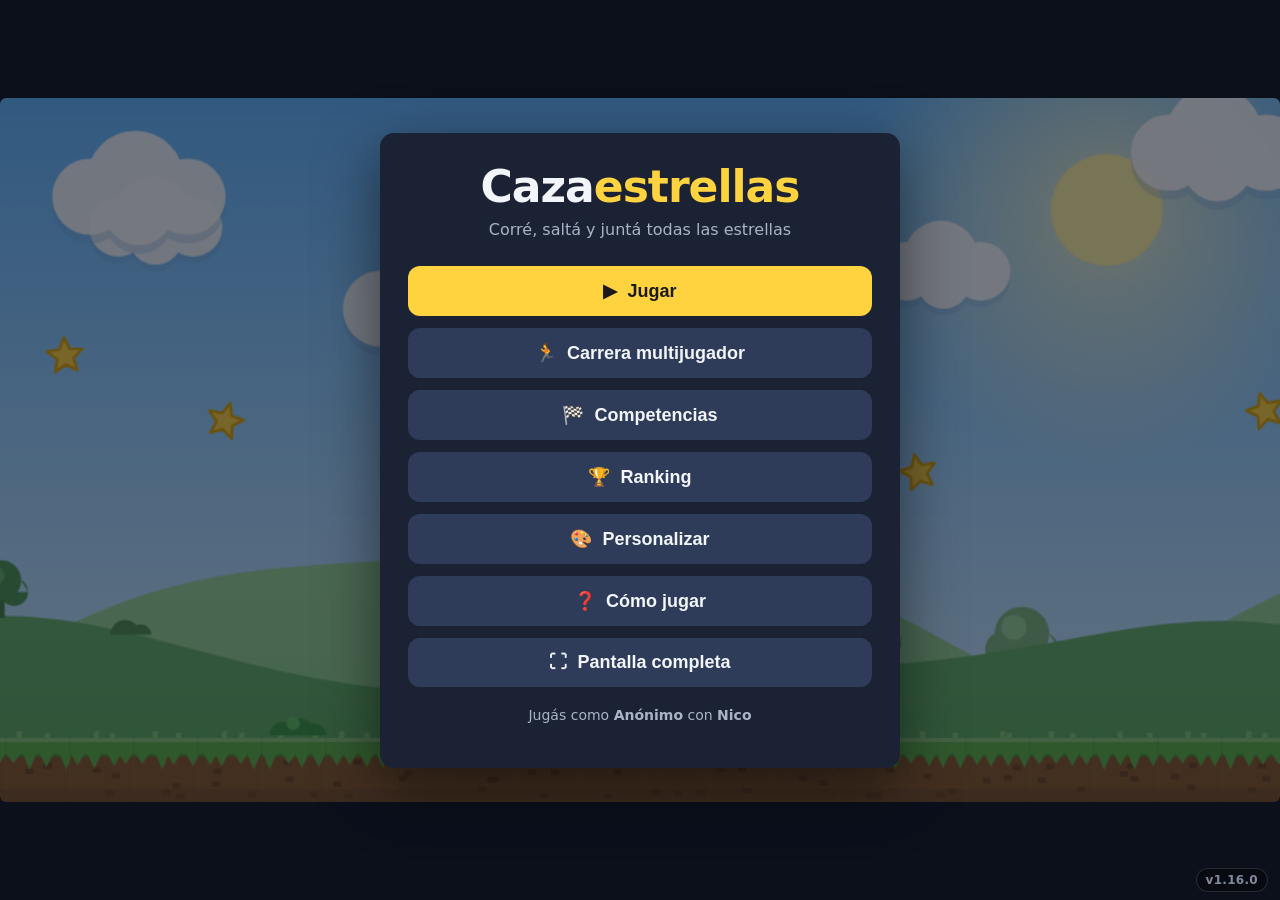
==== commit 016859a2: "Versión 1.16.0 — Puntaje total acumulado en el recorrido" ====
--- a/index.html
+++ b/index.html
@@ -10,10 +10,10 @@
   <meta name="apple-mobile-web-app-status-bar-style" content="black-translucent">
   <meta name="apple-mobile-web-app-title" content="Cazaestrellas">
   <meta name="theme-color" content="#0f1420">
-  <link rel="manifest" href="manifest.webmanifest?v=1.15.0">
-  <link rel="apple-touch-icon" href="assets/img/icono-180.png?v=1.15.0">
-  <link rel="icon" type="image/svg+xml" href="assets/img/icono.svg?v=1.15.0">
-  <link rel="stylesheet" href="css/style.css?v=1.15.0">
+  <link rel="manifest" href="manifest.webmanifest?v=1.16.0">
+  <link rel="apple-touch-icon" href="assets/img/icono-180.png?v=1.16.0">
+  <link rel="icon" type="image/svg+xml" href="assets/img/icono.svg?v=1.16.0">
+  <link rel="stylesheet" href="css/style.css?v=1.16.0">
 </head>
 <body>
   <div id="app">
@@ -55,66 +55,66 @@
   </div>
 
   <!-- Núcleo -->
-  <script src="js/core/util.js?v=1.15.0"></script>
-  <script src="js/core/version.js?v=1.15.0"></script>
-  <script src="js/core/fullscreen.js?v=1.15.0"></script>
-  <script src="js/core/input.js?v=1.15.0"></script>
-  <script src="js/core/audio.js?v=1.15.0"></script>
-  <script src="js/core/storage.js?v=1.15.0"></script>
-  <script src="data/network.js?v=1.15.0"></script>
+  <script src="js/core/util.js?v=1.16.0"></script>
+  <script src="js/core/version.js?v=1.16.0"></script>
+  <script src="js/core/fullscreen.js?v=1.16.0"></script>
+  <script src="js/core/input.js?v=1.16.0"></script>
+  <script src="js/core/audio.js?v=1.16.0"></script>
+  <script src="js/core/storage.js?v=1.16.0"></script>
+  <script src="data/network.js?v=1.16.0"></script>
 
   <!-- Datos: temas, mundos, enemigos, personajes y niveles (agregá aquí los nuevos).
        Los niveles van agrupados por mundo: cada mundo comparte estética y
        tiene su propio tipo de enemigo. -->
-  <script src="data/themes.js?v=1.15.0"></script>
-  <script src="data/worlds.js?v=1.15.0"></script>
-  <script src="data/enemies.js?v=1.15.0"></script>
-  <script src="data/characters.js?v=1.15.0"></script>
+  <script src="data/themes.js?v=1.16.0"></script>
+  <script src="data/worlds.js?v=1.16.0"></script>
+  <script src="data/enemies.js?v=1.16.0"></script>
+  <script src="data/characters.js?v=1.16.0"></script>
   <!-- Mundo 1: Prado Soleado -->
-  <script src="data/levels/nivel-01-prado.js?v=1.15.0"></script>
-  <script src="data/levels/nivel-02-prado.js?v=1.15.0"></script>
-  <script src="data/levels/nivel-11-prado.js?v=1.15.0"></script>
-  <script src="data/levels/nivel-12-prado.js?v=1.15.0"></script>
-  <script src="data/levels/nivel-13-prado.js?v=1.15.0"></script>
+  <script src="data/levels/nivel-01-prado.js?v=1.16.0"></script>
+  <script src="data/levels/nivel-02-prado.js?v=1.16.0"></script>
+  <script src="data/levels/nivel-11-prado.js?v=1.16.0"></script>
+  <script src="data/levels/nivel-12-prado.js?v=1.16.0"></script>
+  <script src="data/levels/nivel-13-prado.js?v=1.16.0"></script>
   <!-- Mundo 2: Cuevas Profundas -->
-  <script src="data/levels/nivel-03-cueva.js?v=1.15.0"></script>
-  <script src="data/levels/nivel-04-cueva.js?v=1.15.0"></script>
-  <script src="data/levels/nivel-14-cueva.js?v=1.15.0"></script>
-  <script src="data/levels/nivel-15-cueva.js?v=1.15.0"></script>
-  <script src="data/levels/nivel-16-cueva.js?v=1.15.0"></script>
+  <script src="data/levels/nivel-03-cueva.js?v=1.16.0"></script>
+  <script src="data/levels/nivel-04-cueva.js?v=1.16.0"></script>
+  <script src="data/levels/nivel-14-cueva.js?v=1.16.0"></script>
+  <script src="data/levels/nivel-15-cueva.js?v=1.16.0"></script>
+  <script src="data/levels/nivel-16-cueva.js?v=1.16.0"></script>
   <!-- Mundo 3: Costa Dorada -->
-  <script src="data/levels/nivel-05-playa.js?v=1.15.0"></script>
-  <script src="data/levels/nivel-06-playa.js?v=1.15.0"></script>
-  <script src="data/levels/nivel-17-playa.js?v=1.15.0"></script>
-  <script src="data/levels/nivel-18-playa.js?v=1.15.0"></script>
-  <script src="data/levels/nivel-19-playa.js?v=1.15.0"></script>
+  <script src="data/levels/nivel-05-playa.js?v=1.16.0"></script>
+  <script src="data/levels/nivel-06-playa.js?v=1.16.0"></script>
+  <script src="data/levels/nivel-17-playa.js?v=1.16.0"></script>
+  <script src="data/levels/nivel-18-playa.js?v=1.16.0"></script>
+  <script src="data/levels/nivel-19-playa.js?v=1.16.0"></script>
   <!-- Mundo 4: Tierra del Volcán -->
-  <script src="data/levels/nivel-07-volcan.js?v=1.15.0"></script>
-  <script src="data/levels/nivel-08-volcan.js?v=1.15.0"></script>
-  <script src="data/levels/nivel-20-volcan.js?v=1.15.0"></script>
-  <script src="data/levels/nivel-21-volcan.js?v=1.15.0"></script>
-  <script src="data/levels/nivel-22-volcan.js?v=1.15.0"></script>
+  <script src="data/levels/nivel-07-volcan.js?v=1.16.0"></script>
+  <script src="data/levels/nivel-08-volcan.js?v=1.16.0"></script>
+  <script src="data/levels/nivel-20-volcan.js?v=1.16.0"></script>
+  <script src="data/levels/nivel-21-volcan.js?v=1.16.0"></script>
+  <script src="data/levels/nivel-22-volcan.js?v=1.16.0"></script>
   <!-- Mundo 5: Castillo de las Estrellas -->
-  <script src="data/levels/nivel-09-castillo.js?v=1.15.0"></script>
-  <script src="data/levels/nivel-10-castillo.js?v=1.15.0"></script>
-  <script src="data/levels/nivel-23-castillo.js?v=1.15.0"></script>
-  <script src="data/levels/nivel-24-castillo.js?v=1.15.0"></script>
-  <script src="data/levels/nivel-25-castillo.js?v=1.15.0"></script>
+  <script src="data/levels/nivel-09-castillo.js?v=1.16.0"></script>
+  <script src="data/levels/nivel-10-castillo.js?v=1.16.0"></script>
+  <script src="data/levels/nivel-23-castillo.js?v=1.16.0"></script>
+  <script src="data/levels/nivel-24-castillo.js?v=1.16.0"></script>
+  <script src="data/levels/nivel-25-castillo.js?v=1.16.0"></script>
 
   <!-- Juego -->
-  <script src="js/game/level.js?v=1.15.0"></script>
-  <script src="js/game/entities.js?v=1.15.0"></script>
-  <script src="js/game/player.js?v=1.15.0"></script>
-  <script src="js/game/render.js?v=1.15.0"></script>
-  <script src="js/game/partida.js?v=1.15.0"></script>
+  <script src="js/game/level.js?v=1.16.0"></script>
+  <script src="js/game/entities.js?v=1.16.0"></script>
+  <script src="js/game/player.js?v=1.16.0"></script>
+  <script src="js/game/render.js?v=1.16.0"></script>
+  <script src="js/game/partida.js?v=1.16.0"></script>
 
   <!-- Carrera entre varios dispositivos (WebRTC). Solo este modo usa internet. -->
-  <script src="js/vendor/peerjs.min.js?v=1.15.0"></script>
-  <script src="js/net/red.js?v=1.15.0"></script>
-  <script src="js/net/carrera.js?v=1.15.0"></script>
+  <script src="js/vendor/peerjs.min.js?v=1.16.0"></script>
+  <script src="js/net/red.js?v=1.16.0"></script>
+  <script src="js/net/carrera.js?v=1.16.0"></script>
 
   <!-- Interfaz -->
-  <script src="js/ui/screens.js?v=1.15.0"></script>
-  <script src="js/main.js?v=1.15.0"></script>
+  <script src="js/ui/screens.js?v=1.16.0"></script>
+  <script src="js/main.js?v=1.16.0"></script>
 </body>
 </html>
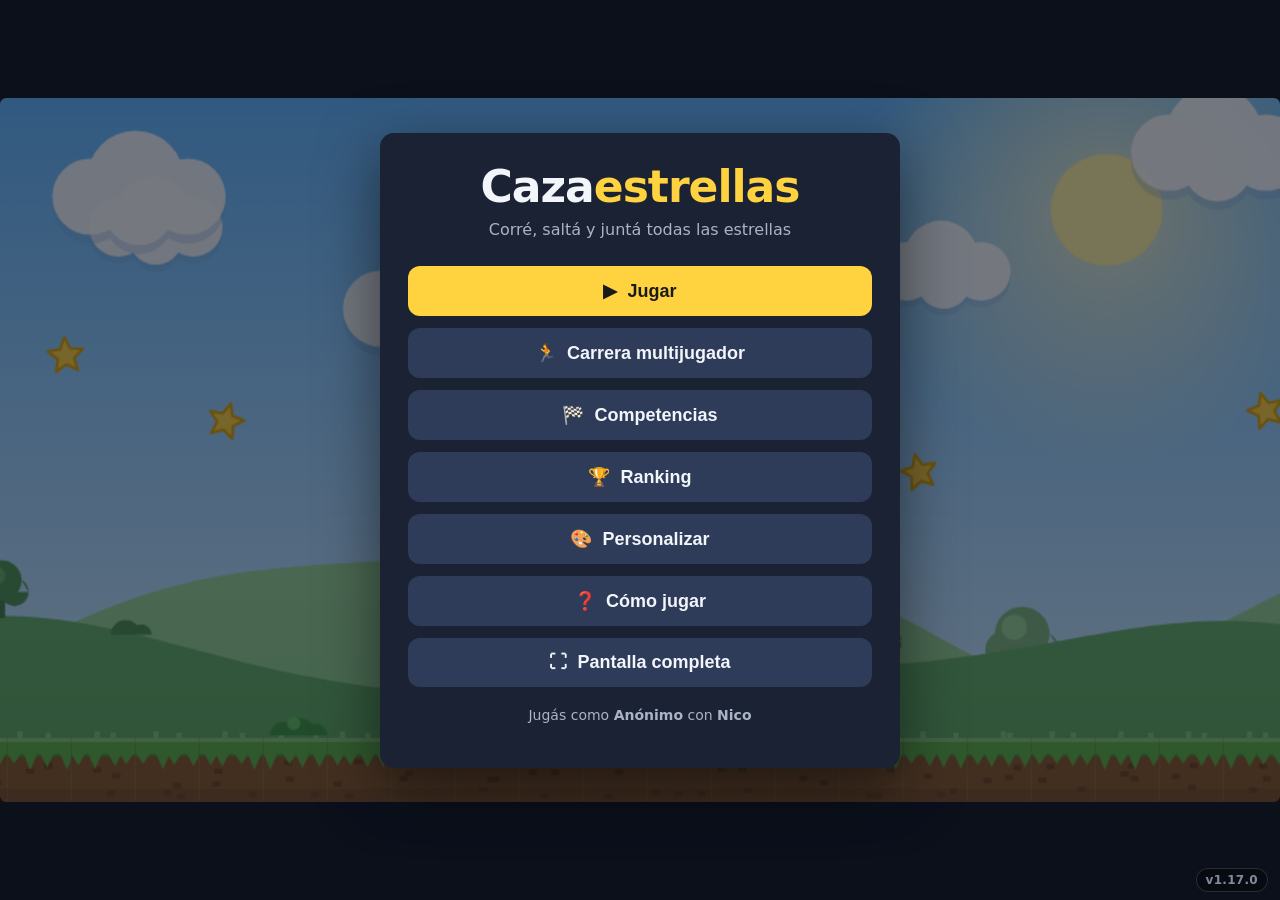
==== commit 0ab0912f: "Versión 1.17.0 — Probador de niveles: modela la colisión con enemigos" ====
--- a/index.html
+++ b/index.html
@@ -10,10 +10,10 @@
   <meta name="apple-mobile-web-app-status-bar-style" content="black-translucent">
   <meta name="apple-mobile-web-app-title" content="Cazaestrellas">
   <meta name="theme-color" content="#0f1420">
-  <link rel="manifest" href="manifest.webmanifest?v=1.16.0">
-  <link rel="apple-touch-icon" href="assets/img/icono-180.png?v=1.16.0">
-  <link rel="icon" type="image/svg+xml" href="assets/img/icono.svg?v=1.16.0">
-  <link rel="stylesheet" href="css/style.css?v=1.16.0">
+  <link rel="manifest" href="manifest.webmanifest?v=1.17.0">
+  <link rel="apple-touch-icon" href="assets/img/icono-180.png?v=1.17.0">
+  <link rel="icon" type="image/svg+xml" href="assets/img/icono.svg?v=1.17.0">
+  <link rel="stylesheet" href="css/style.css?v=1.17.0">
 </head>
 <body>
   <div id="app">
@@ -55,66 +55,66 @@
   </div>
 
   <!-- Núcleo -->
-  <script src="js/core/util.js?v=1.16.0"></script>
-  <script src="js/core/version.js?v=1.16.0"></script>
-  <script src="js/core/fullscreen.js?v=1.16.0"></script>
-  <script src="js/core/input.js?v=1.16.0"></script>
-  <script src="js/core/audio.js?v=1.16.0"></script>
-  <script src="js/core/storage.js?v=1.16.0"></script>
-  <script src="data/network.js?v=1.16.0"></script>
+  <script src="js/core/util.js?v=1.17.0"></script>
+  <script src="js/core/version.js?v=1.17.0"></script>
+  <script src="js/core/fullscreen.js?v=1.17.0"></script>
+  <script src="js/core/input.js?v=1.17.0"></script>
+  <script src="js/core/audio.js?v=1.17.0"></script>
+  <script src="js/core/storage.js?v=1.17.0"></script>
+  <script src="data/network.js?v=1.17.0"></script>
 
   <!-- Datos: temas, mundos, enemigos, personajes y niveles (agregá aquí los nuevos).
        Los niveles van agrupados por mundo: cada mundo comparte estética y
        tiene su propio tipo de enemigo. -->
-  <script src="data/themes.js?v=1.16.0"></script>
-  <script src="data/worlds.js?v=1.16.0"></script>
-  <script src="data/enemies.js?v=1.16.0"></script>
-  <script src="data/characters.js?v=1.16.0"></script>
+  <script src="data/themes.js?v=1.17.0"></script>
+  <script src="data/worlds.js?v=1.17.0"></script>
+  <script src="data/enemies.js?v=1.17.0"></script>
+  <script src="data/characters.js?v=1.17.0"></script>
   <!-- Mundo 1: Prado Soleado -->
-  <script src="data/levels/nivel-01-prado.js?v=1.16.0"></script>
-  <script src="data/levels/nivel-02-prado.js?v=1.16.0"></script>
-  <script src="data/levels/nivel-11-prado.js?v=1.16.0"></script>
-  <script src="data/levels/nivel-12-prado.js?v=1.16.0"></script>
-  <script src="data/levels/nivel-13-prado.js?v=1.16.0"></script>
+  <script src="data/levels/nivel-01-prado.js?v=1.17.0"></script>
+  <script src="data/levels/nivel-02-prado.js?v=1.17.0"></script>
+  <script src="data/levels/nivel-11-prado.js?v=1.17.0"></script>
+  <script src="data/levels/nivel-12-prado.js?v=1.17.0"></script>
+  <script src="data/levels/nivel-13-prado.js?v=1.17.0"></script>
   <!-- Mundo 2: Cuevas Profundas -->
-  <script src="data/levels/nivel-03-cueva.js?v=1.16.0"></script>
-  <script src="data/levels/nivel-04-cueva.js?v=1.16.0"></script>
-  <script src="data/levels/nivel-14-cueva.js?v=1.16.0"></script>
-  <script src="data/levels/nivel-15-cueva.js?v=1.16.0"></script>
-  <script src="data/levels/nivel-16-cueva.js?v=1.16.0"></script>
+  <script src="data/levels/nivel-03-cueva.js?v=1.17.0"></script>
+  <script src="data/levels/nivel-04-cueva.js?v=1.17.0"></script>
+  <script src="data/levels/nivel-14-cueva.js?v=1.17.0"></script>
+  <script src="data/levels/nivel-15-cueva.js?v=1.17.0"></script>
+  <script src="data/levels/nivel-16-cueva.js?v=1.17.0"></script>
   <!-- Mundo 3: Costa Dorada -->
-  <script src="data/levels/nivel-05-playa.js?v=1.16.0"></script>
-  <script src="data/levels/nivel-06-playa.js?v=1.16.0"></script>
-  <script src="data/levels/nivel-17-playa.js?v=1.16.0"></script>
-  <script src="data/levels/nivel-18-playa.js?v=1.16.0"></script>
-  <script src="data/levels/nivel-19-playa.js?v=1.16.0"></script>
+  <script src="data/levels/nivel-05-playa.js?v=1.17.0"></script>
+  <script src="data/levels/nivel-06-playa.js?v=1.17.0"></script>
+  <script src="data/levels/nivel-17-playa.js?v=1.17.0"></script>
+  <script src="data/levels/nivel-18-playa.js?v=1.17.0"></script>
+  <script src="data/levels/nivel-19-playa.js?v=1.17.0"></script>
   <!-- Mundo 4: Tierra del Volcán -->
-  <script src="data/levels/nivel-07-volcan.js?v=1.16.0"></script>
-  <script src="data/levels/nivel-08-volcan.js?v=1.16.0"></script>
-  <script src="data/levels/nivel-20-volcan.js?v=1.16.0"></script>
-  <script src="data/levels/nivel-21-volcan.js?v=1.16.0"></script>
-  <script src="data/levels/nivel-22-volcan.js?v=1.16.0"></script>
+  <script src="data/levels/nivel-07-volcan.js?v=1.17.0"></script>
+  <script src="data/levels/nivel-08-volcan.js?v=1.17.0"></script>
+  <script src="data/levels/nivel-20-volcan.js?v=1.17.0"></script>
+  <script src="data/levels/nivel-21-volcan.js?v=1.17.0"></script>
+  <script src="data/levels/nivel-22-volcan.js?v=1.17.0"></script>
   <!-- Mundo 5: Castillo de las Estrellas -->
-  <script src="data/levels/nivel-09-castillo.js?v=1.16.0"></script>
-  <script src="data/levels/nivel-10-castillo.js?v=1.16.0"></script>
-  <script src="data/levels/nivel-23-castillo.js?v=1.16.0"></script>
-  <script src="data/levels/nivel-24-castillo.js?v=1.16.0"></script>
-  <script src="data/levels/nivel-25-castillo.js?v=1.16.0"></script>
+  <script src="data/levels/nivel-09-castillo.js?v=1.17.0"></script>
+  <script src="data/levels/nivel-10-castillo.js?v=1.17.0"></script>
+  <script src="data/levels/nivel-23-castillo.js?v=1.17.0"></script>
+  <script src="data/levels/nivel-24-castillo.js?v=1.17.0"></script>
+  <script src="data/levels/nivel-25-castillo.js?v=1.17.0"></script>
 
   <!-- Juego -->
-  <script src="js/game/level.js?v=1.16.0"></script>
-  <script src="js/game/entities.js?v=1.16.0"></script>
-  <script src="js/game/player.js?v=1.16.0"></script>
-  <script src="js/game/render.js?v=1.16.0"></script>
-  <script src="js/game/partida.js?v=1.16.0"></script>
+  <script src="js/game/level.js?v=1.17.0"></script>
+  <script src="js/game/entities.js?v=1.17.0"></script>
+  <script src="js/game/player.js?v=1.17.0"></script>
+  <script src="js/game/render.js?v=1.17.0"></script>
+  <script src="js/game/partida.js?v=1.17.0"></script>
 
   <!-- Carrera entre varios dispositivos (WebRTC). Solo este modo usa internet. -->
-  <script src="js/vendor/peerjs.min.js?v=1.16.0"></script>
-  <script src="js/net/red.js?v=1.16.0"></script>
-  <script src="js/net/carrera.js?v=1.16.0"></script>
+  <script src="js/vendor/peerjs.min.js?v=1.17.0"></script>
+  <script src="js/net/red.js?v=1.17.0"></script>
+  <script src="js/net/carrera.js?v=1.17.0"></script>
 
   <!-- Interfaz -->
-  <script src="js/ui/screens.js?v=1.16.0"></script>
-  <script src="js/main.js?v=1.16.0"></script>
+  <script src="js/ui/screens.js?v=1.17.0"></script>
+  <script src="js/main.js?v=1.17.0"></script>
 </body>
 </html>
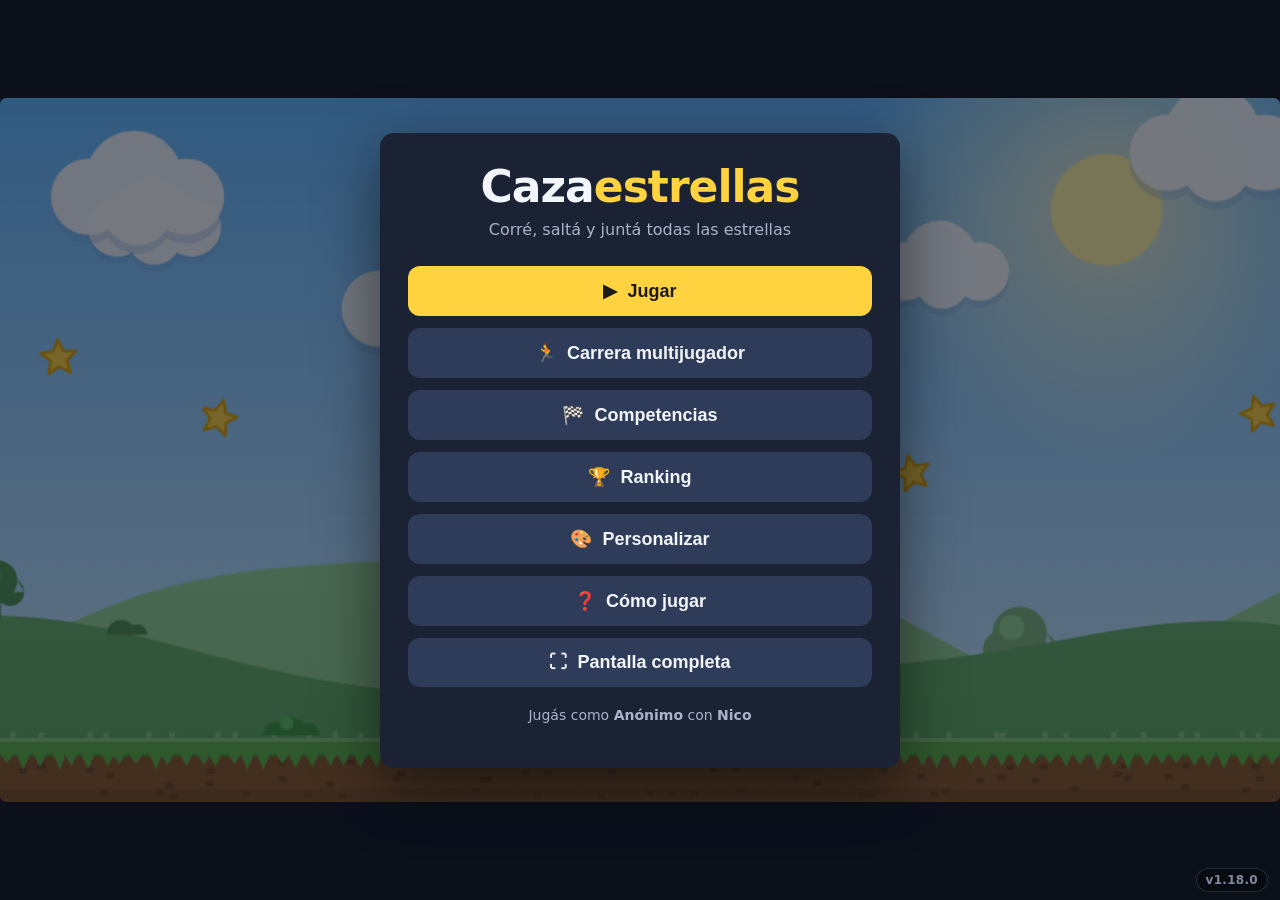
==== commit bab9ed37: "Versión 1.18.0 — Cara del personaje: dibujo con foto sobre cualquier cuerpo" ====
--- a/index.html
+++ b/index.html
@@ -10,10 +10,10 @@
   <meta name="apple-mobile-web-app-status-bar-style" content="black-translucent">
   <meta name="apple-mobile-web-app-title" content="Cazaestrellas">
   <meta name="theme-color" content="#0f1420">
-  <link rel="manifest" href="manifest.webmanifest?v=1.17.0">
-  <link rel="apple-touch-icon" href="assets/img/icono-180.png?v=1.17.0">
-  <link rel="icon" type="image/svg+xml" href="assets/img/icono.svg?v=1.17.0">
-  <link rel="stylesheet" href="css/style.css?v=1.17.0">
+  <link rel="manifest" href="manifest.webmanifest?v=1.18.0">
+  <link rel="apple-touch-icon" href="assets/img/icono-180.png?v=1.18.0">
+  <link rel="icon" type="image/svg+xml" href="assets/img/icono.svg?v=1.18.0">
+  <link rel="stylesheet" href="css/style.css?v=1.18.0">
 </head>
 <body>
   <div id="app">
@@ -55,66 +55,66 @@
   </div>
 
   <!-- Núcleo -->
-  <script src="js/core/util.js?v=1.17.0"></script>
-  <script src="js/core/version.js?v=1.17.0"></script>
-  <script src="js/core/fullscreen.js?v=1.17.0"></script>
-  <script src="js/core/input.js?v=1.17.0"></script>
-  <script src="js/core/audio.js?v=1.17.0"></script>
-  <script src="js/core/storage.js?v=1.17.0"></script>
-  <script src="data/network.js?v=1.17.0"></script>
+  <script src="js/core/util.js?v=1.18.0"></script>
+  <script src="js/core/version.js?v=1.18.0"></script>
+  <script src="js/core/fullscreen.js?v=1.18.0"></script>
+  <script src="js/core/input.js?v=1.18.0"></script>
+  <script src="js/core/audio.js?v=1.18.0"></script>
+  <script src="js/core/storage.js?v=1.18.0"></script>
+  <script src="data/network.js?v=1.18.0"></script>
 
   <!-- Datos: temas, mundos, enemigos, personajes y niveles (agregá aquí los nuevos).
        Los niveles van agrupados por mundo: cada mundo comparte estética y
        tiene su propio tipo de enemigo. -->
-  <script src="data/themes.js?v=1.17.0"></script>
-  <script src="data/worlds.js?v=1.17.0"></script>
-  <script src="data/enemies.js?v=1.17.0"></script>
-  <script src="data/characters.js?v=1.17.0"></script>
+  <script src="data/themes.js?v=1.18.0"></script>
+  <script src="data/worlds.js?v=1.18.0"></script>
+  <script src="data/enemies.js?v=1.18.0"></script>
+  <script src="data/characters.js?v=1.18.0"></script>
   <!-- Mundo 1: Prado Soleado -->
-  <script src="data/levels/nivel-01-prado.js?v=1.17.0"></script>
-  <script src="data/levels/nivel-02-prado.js?v=1.17.0"></script>
-  <script src="data/levels/nivel-11-prado.js?v=1.17.0"></script>
-  <script src="data/levels/nivel-12-prado.js?v=1.17.0"></script>
-  <script src="data/levels/nivel-13-prado.js?v=1.17.0"></script>
+  <script src="data/levels/nivel-01-prado.js?v=1.18.0"></script>
+  <script src="data/levels/nivel-02-prado.js?v=1.18.0"></script>
+  <script src="data/levels/nivel-11-prado.js?v=1.18.0"></script>
+  <script src="data/levels/nivel-12-prado.js?v=1.18.0"></script>
+  <script src="data/levels/nivel-13-prado.js?v=1.18.0"></script>
   <!-- Mundo 2: Cuevas Profundas -->
-  <script src="data/levels/nivel-03-cueva.js?v=1.17.0"></script>
-  <script src="data/levels/nivel-04-cueva.js?v=1.17.0"></script>
-  <script src="data/levels/nivel-14-cueva.js?v=1.17.0"></script>
-  <script src="data/levels/nivel-15-cueva.js?v=1.17.0"></script>
-  <script src="data/levels/nivel-16-cueva.js?v=1.17.0"></script>
+  <script src="data/levels/nivel-03-cueva.js?v=1.18.0"></script>
+  <script src="data/levels/nivel-04-cueva.js?v=1.18.0"></script>
+  <script src="data/levels/nivel-14-cueva.js?v=1.18.0"></script>
+  <script src="data/levels/nivel-15-cueva.js?v=1.18.0"></script>
+  <script src="data/levels/nivel-16-cueva.js?v=1.18.0"></script>
   <!-- Mundo 3: Costa Dorada -->
-  <script src="data/levels/nivel-05-playa.js?v=1.17.0"></script>
-  <script src="data/levels/nivel-06-playa.js?v=1.17.0"></script>
-  <script src="data/levels/nivel-17-playa.js?v=1.17.0"></script>
-  <script src="data/levels/nivel-18-playa.js?v=1.17.0"></script>
-  <script src="data/levels/nivel-19-playa.js?v=1.17.0"></script>
+  <script src="data/levels/nivel-05-playa.js?v=1.18.0"></script>
+  <script src="data/levels/nivel-06-playa.js?v=1.18.0"></script>
+  <script src="data/levels/nivel-17-playa.js?v=1.18.0"></script>
+  <script src="data/levels/nivel-18-playa.js?v=1.18.0"></script>
+  <script src="data/levels/nivel-19-playa.js?v=1.18.0"></script>
   <!-- Mundo 4: Tierra del Volcán -->
-  <script src="data/levels/nivel-07-volcan.js?v=1.17.0"></script>
-  <script src="data/levels/nivel-08-volcan.js?v=1.17.0"></script>
-  <script src="data/levels/nivel-20-volcan.js?v=1.17.0"></script>
-  <script src="data/levels/nivel-21-volcan.js?v=1.17.0"></script>
-  <script src="data/levels/nivel-22-volcan.js?v=1.17.0"></script>
+  <script src="data/levels/nivel-07-volcan.js?v=1.18.0"></script>
+  <script src="data/levels/nivel-08-volcan.js?v=1.18.0"></script>
+  <script src="data/levels/nivel-20-volcan.js?v=1.18.0"></script>
+  <script src="data/levels/nivel-21-volcan.js?v=1.18.0"></script>
+  <script src="data/levels/nivel-22-volcan.js?v=1.18.0"></script>
   <!-- Mundo 5: Castillo de las Estrellas -->
-  <script src="data/levels/nivel-09-castillo.js?v=1.17.0"></script>
-  <script src="data/levels/nivel-10-castillo.js?v=1.17.0"></script>
-  <script src="data/levels/nivel-23-castillo.js?v=1.17.0"></script>
-  <script src="data/levels/nivel-24-castillo.js?v=1.17.0"></script>
-  <script src="data/levels/nivel-25-castillo.js?v=1.17.0"></script>
+  <script src="data/levels/nivel-09-castillo.js?v=1.18.0"></script>
+  <script src="data/levels/nivel-10-castillo.js?v=1.18.0"></script>
+  <script src="data/levels/nivel-23-castillo.js?v=1.18.0"></script>
+  <script src="data/levels/nivel-24-castillo.js?v=1.18.0"></script>
+  <script src="data/levels/nivel-25-castillo.js?v=1.18.0"></script>
 
   <!-- Juego -->
-  <script src="js/game/level.js?v=1.17.0"></script>
-  <script src="js/game/entities.js?v=1.17.0"></script>
-  <script src="js/game/player.js?v=1.17.0"></script>
-  <script src="js/game/render.js?v=1.17.0"></script>
-  <script src="js/game/partida.js?v=1.17.0"></script>
+  <script src="js/game/level.js?v=1.18.0"></script>
+  <script src="js/game/entities.js?v=1.18.0"></script>
+  <script src="js/game/player.js?v=1.18.0"></script>
+  <script src="js/game/render.js?v=1.18.0"></script>
+  <script src="js/game/partida.js?v=1.18.0"></script>
 
   <!-- Carrera entre varios dispositivos (WebRTC). Solo este modo usa internet. -->
-  <script src="js/vendor/peerjs.min.js?v=1.17.0"></script>
-  <script src="js/net/red.js?v=1.17.0"></script>
-  <script src="js/net/carrera.js?v=1.17.0"></script>
+  <script src="js/vendor/peerjs.min.js?v=1.18.0"></script>
+  <script src="js/net/red.js?v=1.18.0"></script>
+  <script src="js/net/carrera.js?v=1.18.0"></script>
 
   <!-- Interfaz -->
-  <script src="js/ui/screens.js?v=1.17.0"></script>
-  <script src="js/main.js?v=1.17.0"></script>
+  <script src="js/ui/screens.js?v=1.18.0"></script>
+  <script src="js/main.js?v=1.18.0"></script>
 </body>
 </html>
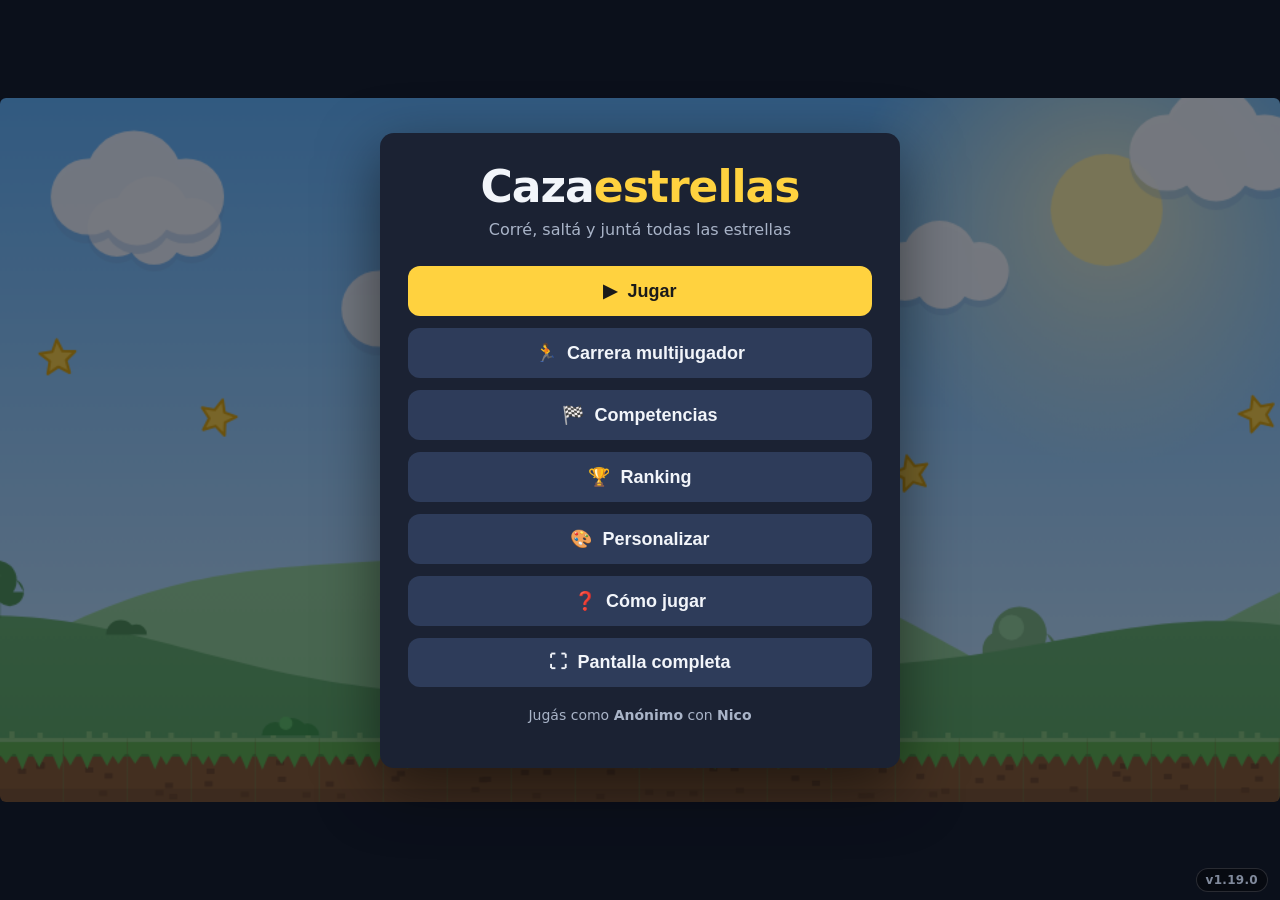
==== commit e3347406: "Versión 1.19.0 — Añadir ladrillos rompibles y efectos de sonido al juego; actualizar niveles y docum" ====
--- a/index.html
+++ b/index.html
@@ -10,10 +10,10 @@
   <meta name="apple-mobile-web-app-status-bar-style" content="black-translucent">
   <meta name="apple-mobile-web-app-title" content="Cazaestrellas">
   <meta name="theme-color" content="#0f1420">
-  <link rel="manifest" href="manifest.webmanifest?v=1.18.0">
-  <link rel="apple-touch-icon" href="assets/img/icono-180.png?v=1.18.0">
-  <link rel="icon" type="image/svg+xml" href="assets/img/icono.svg?v=1.18.0">
-  <link rel="stylesheet" href="css/style.css?v=1.18.0">
+  <link rel="manifest" href="manifest.webmanifest?v=1.19.0">
+  <link rel="apple-touch-icon" href="assets/img/icono-180.png?v=1.19.0">
+  <link rel="icon" type="image/svg+xml" href="assets/img/icono.svg?v=1.19.0">
+  <link rel="stylesheet" href="css/style.css?v=1.19.0">
 </head>
 <body>
   <div id="app">
@@ -55,66 +55,66 @@
   </div>
 
   <!-- Núcleo -->
-  <script src="js/core/util.js?v=1.18.0"></script>
-  <script src="js/core/version.js?v=1.18.0"></script>
-  <script src="js/core/fullscreen.js?v=1.18.0"></script>
-  <script src="js/core/input.js?v=1.18.0"></script>
-  <script src="js/core/audio.js?v=1.18.0"></script>
-  <script src="js/core/storage.js?v=1.18.0"></script>
-  <script src="data/network.js?v=1.18.0"></script>
+  <script src="js/core/util.js?v=1.19.0"></script>
+  <script src="js/core/version.js?v=1.19.0"></script>
+  <script src="js/core/fullscreen.js?v=1.19.0"></script>
+  <script src="js/core/input.js?v=1.19.0"></script>
+  <script src="js/core/audio.js?v=1.19.0"></script>
+  <script src="js/core/storage.js?v=1.19.0"></script>
+  <script src="data/network.js?v=1.19.0"></script>
 
   <!-- Datos: temas, mundos, enemigos, personajes y niveles (agregá aquí los nuevos).
        Los niveles van agrupados por mundo: cada mundo comparte estética y
        tiene su propio tipo de enemigo. -->
-  <script src="data/themes.js?v=1.18.0"></script>
-  <script src="data/worlds.js?v=1.18.0"></script>
-  <script src="data/enemies.js?v=1.18.0"></script>
-  <script src="data/characters.js?v=1.18.0"></script>
+  <script src="data/themes.js?v=1.19.0"></script>
+  <script src="data/worlds.js?v=1.19.0"></script>
+  <script src="data/enemies.js?v=1.19.0"></script>
+  <script src="data/characters.js?v=1.19.0"></script>
   <!-- Mundo 1: Prado Soleado -->
-  <script src="data/levels/nivel-01-prado.js?v=1.18.0"></script>
-  <script src="data/levels/nivel-02-prado.js?v=1.18.0"></script>
-  <script src="data/levels/nivel-11-prado.js?v=1.18.0"></script>
-  <script src="data/levels/nivel-12-prado.js?v=1.18.0"></script>
-  <script src="data/levels/nivel-13-prado.js?v=1.18.0"></script>
+  <script src="data/levels/nivel-01-prado.js?v=1.19.0"></script>
+  <script src="data/levels/nivel-02-prado.js?v=1.19.0"></script>
+  <script src="data/levels/nivel-11-prado.js?v=1.19.0"></script>
+  <script src="data/levels/nivel-12-prado.js?v=1.19.0"></script>
+  <script src="data/levels/nivel-13-prado.js?v=1.19.0"></script>
   <!-- Mundo 2: Cuevas Profundas -->
-  <script src="data/levels/nivel-03-cueva.js?v=1.18.0"></script>
-  <script src="data/levels/nivel-04-cueva.js?v=1.18.0"></script>
-  <script src="data/levels/nivel-14-cueva.js?v=1.18.0"></script>
-  <script src="data/levels/nivel-15-cueva.js?v=1.18.0"></script>
-  <script src="data/levels/nivel-16-cueva.js?v=1.18.0"></script>
+  <script src="data/levels/nivel-03-cueva.js?v=1.19.0"></script>
+  <script src="data/levels/nivel-04-cueva.js?v=1.19.0"></script>
+  <script src="data/levels/nivel-14-cueva.js?v=1.19.0"></script>
+  <script src="data/levels/nivel-15-cueva.js?v=1.19.0"></script>
+  <script src="data/levels/nivel-16-cueva.js?v=1.19.0"></script>
   <!-- Mundo 3: Costa Dorada -->
-  <script src="data/levels/nivel-05-playa.js?v=1.18.0"></script>
-  <script src="data/levels/nivel-06-playa.js?v=1.18.0"></script>
-  <script src="data/levels/nivel-17-playa.js?v=1.18.0"></script>
-  <script src="data/levels/nivel-18-playa.js?v=1.18.0"></script>
-  <script src="data/levels/nivel-19-playa.js?v=1.18.0"></script>
+  <script src="data/levels/nivel-05-playa.js?v=1.19.0"></script>
+  <script src="data/levels/nivel-06-playa.js?v=1.19.0"></script>
+  <script src="data/levels/nivel-17-playa.js?v=1.19.0"></script>
+  <script src="data/levels/nivel-18-playa.js?v=1.19.0"></script>
+  <script src="data/levels/nivel-19-playa.js?v=1.19.0"></script>
   <!-- Mundo 4: Tierra del Volcán -->
-  <script src="data/levels/nivel-07-volcan.js?v=1.18.0"></script>
-  <script src="data/levels/nivel-08-volcan.js?v=1.18.0"></script>
-  <script src="data/levels/nivel-20-volcan.js?v=1.18.0"></script>
-  <script src="data/levels/nivel-21-volcan.js?v=1.18.0"></script>
-  <script src="data/levels/nivel-22-volcan.js?v=1.18.0"></script>
+  <script src="data/levels/nivel-07-volcan.js?v=1.19.0"></script>
+  <script src="data/levels/nivel-08-volcan.js?v=1.19.0"></script>
+  <script src="data/levels/nivel-20-volcan.js?v=1.19.0"></script>
+  <script src="data/levels/nivel-21-volcan.js?v=1.19.0"></script>
+  <script src="data/levels/nivel-22-volcan.js?v=1.19.0"></script>
   <!-- Mundo 5: Castillo de las Estrellas -->
-  <script src="data/levels/nivel-09-castillo.js?v=1.18.0"></script>
-  <script src="data/levels/nivel-10-castillo.js?v=1.18.0"></script>
-  <script src="data/levels/nivel-23-castillo.js?v=1.18.0"></script>
-  <script src="data/levels/nivel-24-castillo.js?v=1.18.0"></script>
-  <script src="data/levels/nivel-25-castillo.js?v=1.18.0"></script>
+  <script src="data/levels/nivel-09-castillo.js?v=1.19.0"></script>
+  <script src="data/levels/nivel-10-castillo.js?v=1.19.0"></script>
+  <script src="data/levels/nivel-23-castillo.js?v=1.19.0"></script>
+  <script src="data/levels/nivel-24-castillo.js?v=1.19.0"></script>
+  <script src="data/levels/nivel-25-castillo.js?v=1.19.0"></script>
 
   <!-- Juego -->
-  <script src="js/game/level.js?v=1.18.0"></script>
-  <script src="js/game/entities.js?v=1.18.0"></script>
-  <script src="js/game/player.js?v=1.18.0"></script>
-  <script src="js/game/render.js?v=1.18.0"></script>
-  <script src="js/game/partida.js?v=1.18.0"></script>
+  <script src="js/game/level.js?v=1.19.0"></script>
+  <script src="js/game/entities.js?v=1.19.0"></script>
+  <script src="js/game/player.js?v=1.19.0"></script>
+  <script src="js/game/render.js?v=1.19.0"></script>
+  <script src="js/game/partida.js?v=1.19.0"></script>
 
   <!-- Carrera entre varios dispositivos (WebRTC). Solo este modo usa internet. -->
-  <script src="js/vendor/peerjs.min.js?v=1.18.0"></script>
-  <script src="js/net/red.js?v=1.18.0"></script>
-  <script src="js/net/carrera.js?v=1.18.0"></script>
+  <script src="js/vendor/peerjs.min.js?v=1.19.0"></script>
+  <script src="js/net/red.js?v=1.19.0"></script>
+  <script src="js/net/carrera.js?v=1.19.0"></script>
 
   <!-- Interfaz -->
-  <script src="js/ui/screens.js?v=1.18.0"></script>
-  <script src="js/main.js?v=1.18.0"></script>
+  <script src="js/ui/screens.js?v=1.19.0"></script>
+  <script src="js/main.js?v=1.19.0"></script>
 </body>
 </html>
